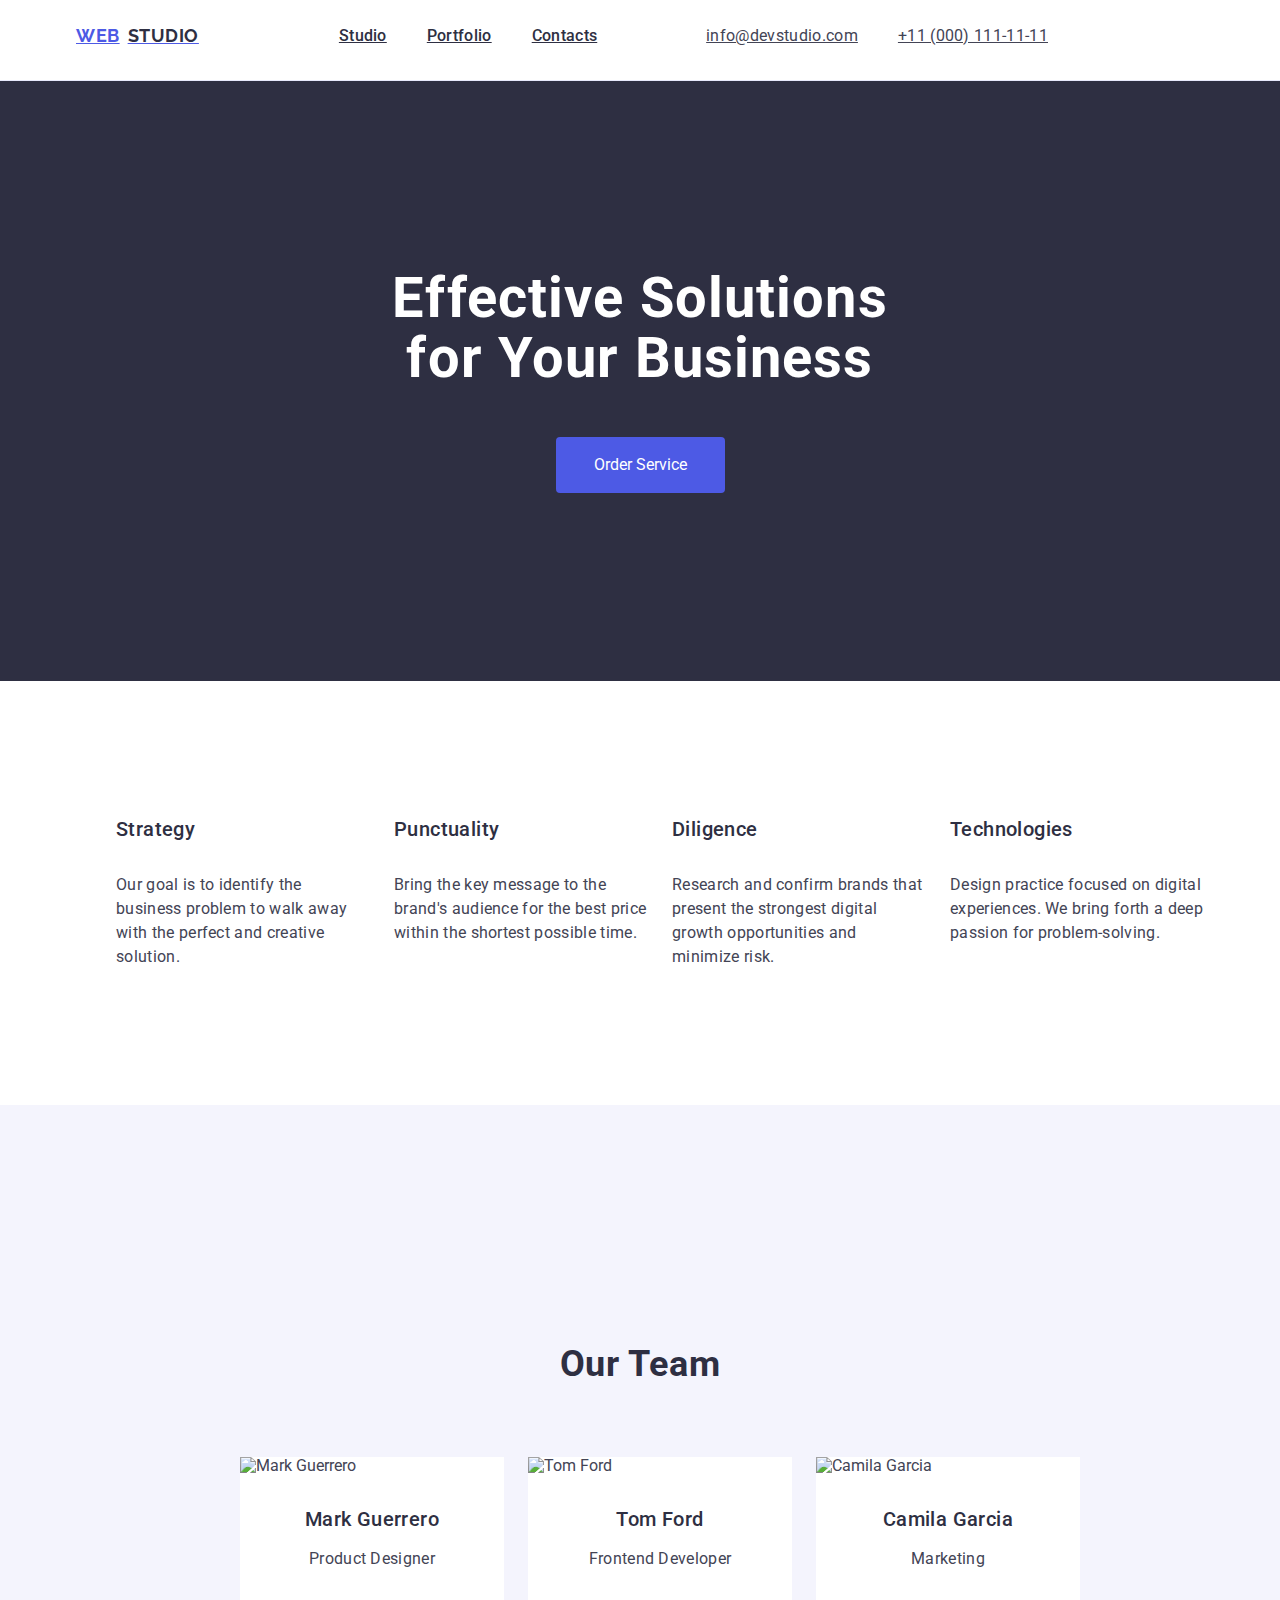
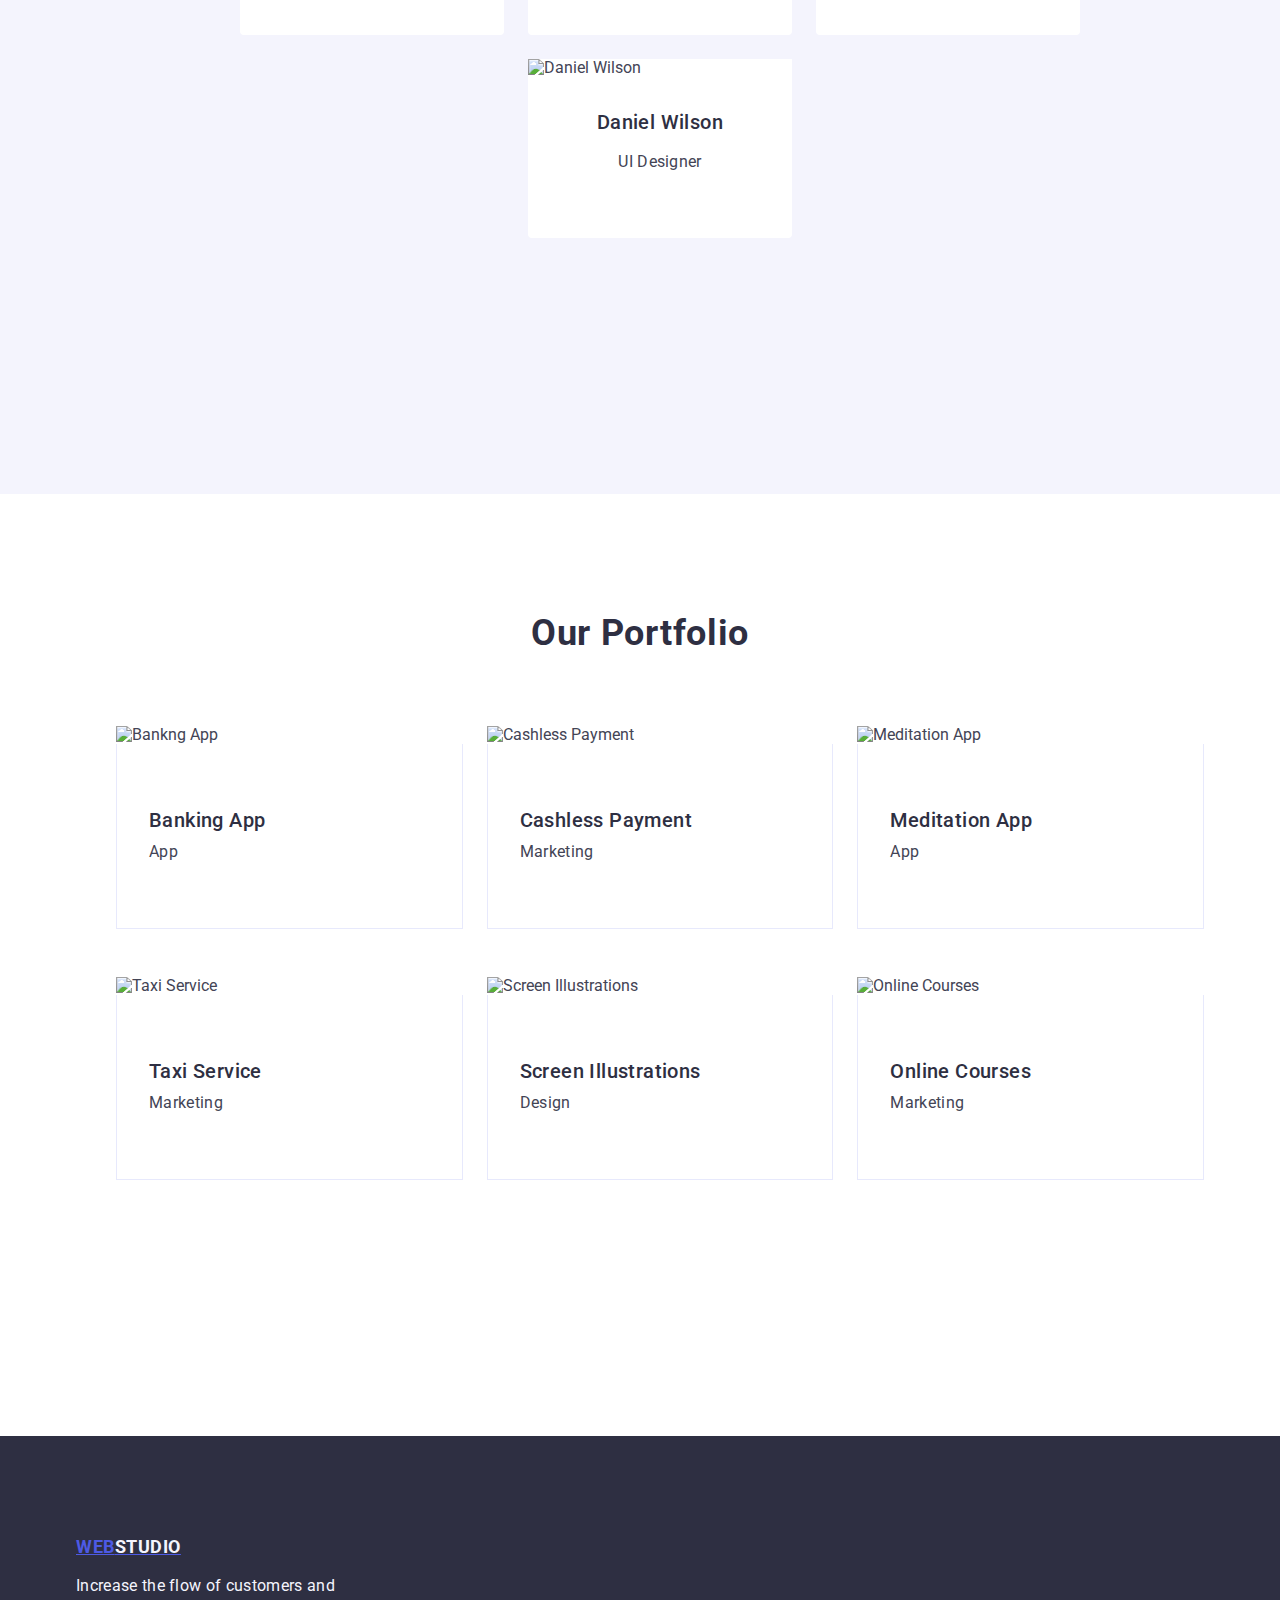
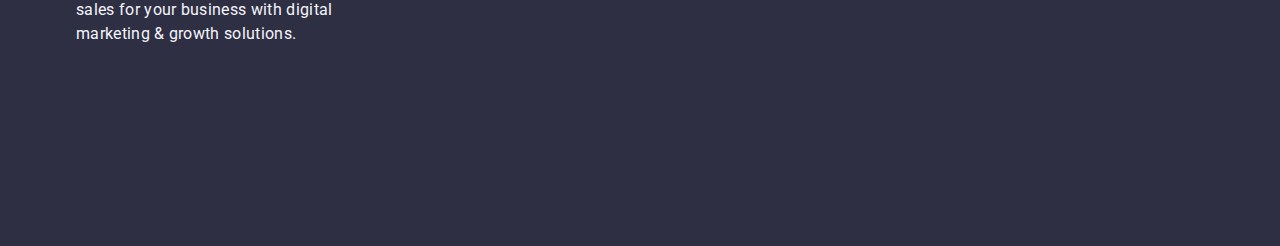
==== index.html @ 0cbcc635 "4 time" ====
<!DOCTYPE html>
<html lang="en">
  <head>
    <meta charset="UTF-8" />
    <meta name="viewport" content="width=device-width, initial-scale=1.0" />
    <title>Web Studio</title>
    <link
      href="https://cdnjs.cloudflare.com/ajax/libs/modern-normalize/2.0.0/modern-normalize.min.css"
      rel="stylesheet"
    />
    <link rel="stylesheet" href="./css/styles.css" />
    <link rel="preconnect" href="https://fonts.googleapis.com" />
    <link rel="preconnect" href="https://fonts.gstatic.com" crossorigin />
    <link
      href="https://fonts.googleapis.com/css2?family=Raleway:wght@700&family=Roboto:wght@400;500;700&display=swap"
      rel="stylesheet"
    />
  </head>

  <body>
    <header class="header">
      <div class="container container-header">
        <nav class="navygator">
          <a class="logo-head" href="./index.html">
            Web<span class="studio">Studio</span></a
          >
          <ul class="container-nav">
            <li class="nav-list">
              <a class="header-nav" href="./index.html">Studio</a>
            </li>
            <li class="nav-list">
              <a class="header-nav" href="">Portfolio</a>
            </li>
            <li class="nav-list">
              <a class="header-nav" href="">Contacts</a>
            </li>
          </ul>
        </nav>
        <div class="header-address">
          <address>
            <ul class="address-list">
              <li>
                <a class="contact" href="mailto:info@devstudio.com"
                  >info@devstudio.com</a
                >
              </li>
              <li>
                <a class="contact" href="tel:+110001111111"
                  >+11 (000) 111-11-11</a
                >
              </li>
            </ul>
          </address>
        </div>
      </div>
    </header>

    <!-- Title -->
    <main>
      <section class="first-section">
        <div class="container">
          <h1 class="title">Effective Solutions for Your Business</h1>
          <div class="title-button">
            <button class="button" type="button">Order Service</button>
          </div>
        </div>
      </section>

      <!-- Our advantages -->
      <section class="advantages-header">
        <div class="container">
          <h2 class="visually-hidden">Our advantages</h2>
          <ul class="advan-list">
            <li class="advan-list-more">
              <h3 class="advantages">Strategy</h3>
              <p class="advantages-text">
                Our goal is to identify the business problem to walk away with
                the perfect and creative solution.
              </p>
            </li>
            <li class="advan-list-more">
              <h3 class="advantages">Punctuality</h3>
              <p class="advantages-text">
                Bring the key message to the brand's audience for the best price
                within the shortest possible time.
              </p>
            </li>
            <li class="advan-list-more">
              <h3 class="advantages">Diligence</h3>
              <p class="advantages-text">
                Research and confirm brands that present the strongest digital
                growth opportunities and minimize risk.
              </p>
            </li>
            <li class="advan-list-more">
              <h3 class="advantages">Technologies</h3>
              <p class="advantages-text">
                Design practice focused on digital experiences. We bring forth a
                deep passion for problem-solving.
              </p>
            </li>
          </ul>
        </div>
      </section>

      <!-- Teamates -->
      <section class="teamates">
        <div class="container">
          <h2 class="team">Our Team</h2>
          <ul class="team-list">
            <li class="team-item">
              <img
                src="./images/photos/Mark.jpg"
                alt="Mark Guerrero"
                width="264"
              />
              <div class="container-team">
                <h3 class="team-names">Mark Guerrero</h3>
                <p class="team-names-text">Product Designer</p>
              </div>
            </li>
            <li class="team-item">
              <img src="./images/photos/Tom.jpg" alt="Tom Ford" width="264" />
              <div class="container-team">
                <h3 class="team-names">Tom Ford</h3>
                <p class="team-names-text">Frontend Developer</p>
              </div>
            </li>
            <li class="team-item">
              <img
                src="./images/photos/Camila.jpg"
                alt="Camila Garcia"
                width="264"
              />
              <div class="container-team">
                <h3 class="team-names">Camila Garcia</h3>
                <p class="team-names-text">Marketing</p>
              </div>
            </li>
            <li class="team-item">
              <img
                src="./images/photos/Daniel.jpg"
                alt="Daniel Wilson"
                width="264"
              />
              <div class="container-team">
                <h3 class="team-names">Daniel Wilson</h3>
                <p class="team-names-text">UI Designer</p>
              </div>
            </li>
          </ul>
        </div>
      </section>

      <!-- Our portfolio -->
      <section class="portfolio-head">
        <div class="container">
          <h2 class="portfolio">Our Portfolio</h2>
          <ul class="portfolio-item">
            <li class="portfolio-items-det">
              <img
                src="./images/photos/Banking.jpg"
                alt="Bankng App"
                width="360"
              />
              <div class="name-category-prog">
                <h3 class="portfolio-prog">Banking App</h3>
                <p class="portfolio-prog-text">App</p>
              </div>
            </li>
            <li class="portfolio-items-det">
              <img
                src="./images/photos/Cashless.jpg"
                alt="Cashless Payment"
                width="360"
              />
              <div class="name-category-prog">
                <h3 class="portfolio-prog">Cashless Payment</h3>
                <p class="portfolio-prog-text">Marketing</p>
              </div>
            </li>
            <li class="portfolio-items-det">
              <img
                src="./images/photos/Meditstion.jpg"
                alt="Meditation App"
                width="360"
              />
              <div class="name-category-prog">
                <h3 class="portfolio-prog">Meditation App</h3>
                <p class="portfolio-prog-text">App</p>
              </div>
            </li>
            <li class="portfolio-items-det">
              <img
                src="./images/photos/Taxi.jpg"
                alt="Taxi Service"
                width="360"
              />
              <div class="name-category-prog">
                <h3 class="portfolio-prog">Taxi Service</h3>
                <p class="portfolio-prog-text">Marketing</p>
              </div>
            </li>
            <li class="portfolio-items-det">
              <img
                src="./images/photos/Screen.jpg"
                alt="Screen Illustrations"
                width="360"
              />
              <div class="name-category-prog">
                <h3 class="portfolio-prog">Screen Illustrations</h3>
                <p class="portfolio-prog-text">Design</p>
              </div>
            </li>
            <li class="portfolio-items-det">
              <img
                src="./images/photos/Online.jpg"
                alt="Online Courses"
                width="360"
              />
              <div class="name-category-prog">
                <h3 class="portfolio-prog">Online Courses</h3>
                <p class="portfolio-prog-text">Marketing</p>
              </div>
            </li>
          </ul>
        </div>
      </section>
    </main>

    <footer class="footer">
      <div class="container">
        <a class="logo-footer" href="./index.html">
          Web<span class="studio-footer">Studio</span></a
        >
        <p class="footer-under">
          Increase the flow of customers and sales for your business with
          digital marketing & growth solutions.
        </p>
      </div>
    </footer>
  </body>
</html>
---- css/styles.css ----
body {
  font-family: "Roboto", sans-serif;
  color: #434455;
  background-color: #fff;
}
*,
*::before,
*::after {
  box-sizing: border-box;
}

h1,
h2,
h3,
h4,
h5,
h6,
p {
  margin: 0;
}

ul {
  list-style-type: none;
}

img {
  display: block;
  max-width: 100%;
}

.container {
  margin: 0 auto;
  padding: 0 15px 0 15px;
  padding: 0 15px;
  width: 1158px;
}

.section {
  padding: 120px;
}

/* Header */
.header {
  padding-bottom: 8px;
  border-bottom: 1px solid #e7e9fc;
}

.container-header {
  display: flex;
  margin: 0 auto;
  padding: 0 15px;
  width: 1158px;
}

.logo-head {
  font-family: "Raleway", sans-serif;
  font-size: 18px;
  line-height: 1.17;
  letter-spacing: 0.03em;
  text-transform: uppercase;
  color: #4d5ae5;
  font-weight: 700;
  display: flex;
  gap: 8px;
  margin-right: 76px;
}

.navygator {
  display: flex;
  align-items: center;
  gap: 24px;
  flex-grow: 1;
}
.container-nav {
  display: flex;
  justify-content: left;
  flex-grow: 1;
  gap: 40px;
  align-items: center;
  margin: 0;
}
.nav-list {
  display: ;
  padding-top: 24px;
  padding-bottom: 24px;
  color: #434455;
  font-weight: 500;
  align-items: center;
}

.nav-list:hover,
.nav-list:focus {
  color: #404bbf;
}

.studio {
  color: #2e2f42;
}

.header-address {
  width: 1158px;
  align-items: center;
  display: flex;
  justify-content: end;
  padding-right: 156px;
}

.address-list {
  display: flex;
  gap: 40px;
  font-size: 16px;
  font-style: normal;
  font-weight: 400;
}

.header-nav {
  font-size: 16px;
  font-weight: 500;
  line-height: 24px;
  letter-spacing: 0.02em;
  display: flex;
  color: #2e2f42;
}

.header-nav:hover,
.header-nav:focus {
  color: #404bbf;
}

.address {
  font-style: normal;
  display: flex;
}

.address:hover,
.address:focus {
  color: #404bbf;
}

.contact {
  font-size: 16px;
  font-weight: 400;
  line-height: 1.5;
  letter-spacing: 0.02em;
  text-align: left;
  color: #434455;
}

.contact:hover,
.contact:focus {
  color: #404bbf;
}

/* Title */
.first-section {
  background-color: #2e2f42;
  padding: 188px 0;
  flex-direction: column;
  align-items: center;
  flex-shrink: 0;
}

.title {
  max-width: 496px;
  height: 120px;
  color: #fff;
  margin: 0 auto;
  font-size: 56px;
  font-style: normal;
  font-weight: 700;
  letter-spacing: 1.12px;
  line-height: 1.07;
  margin-bottom: 48px;
  text-align: center;
}

.button {
  display: block;
  height: 56px;
  min-width: 169px;
  background: #4d5ae5;
  border: none;
  text-align: center;
  padding: 16px 32px;
  margin: 0 auto;
  color: #fff;
  font-size: 16px;
  cursor: pointer;
  border-radius: 4px;
}
.button:hover,
.button:focus {
  background: #404bbf;
}

/* Our advantages */
.visually-hidden {
  position: absolute;
  width: 1px;
  height: 1px;
  padding: 0;
  margin: -1px;
  overflow: hidden;
  clip: rect(0, 0, 0, 0);
  white-space: nowrap;
  border: 0;
}

.advantages-header {
  padding: 120px 0;
}

.advantages {
  margin-bottom: 8px;
  font-size: 20px;
  font-weight: 500;
  line-height: 24px;
  letter-spacing: 0.02em;
  text-align: left;
  color: #2e2f42;
}
.advan-list {
  display: flex;
  gap: 24px;
  justify-content: center;
}
.advan-list-more {
  display: flex;
  flex-direction: column;
  gap: 24px;
  width: calc((100% - 72px) / 4);
}
.advantages-text {
  font-size: 16px;
  font-weight: 400;
  line-height: 24px;
  letter-spacing: 0.02em;
  text-align: left;
  color: #434455;
}

/*Our team*/
.teamates {
  background-color: #f4f4fd;
  padding: 120px 0;
}

.team-item {
  background-color: #ffffff;
  border-radius: 0px 0px 4px 4px;
  border-radius: 0px 0px 4px 4px;
}
.team-list {
  display: flex;
  gap: 24px;
  justify-content: center;
  padding-bottom: 120px;
  flex-wrap: wrap;
}
.team {
  padding-top: 120px;
  margin-bottom: 72px;
  font-size: 36px;
  font-weight: 700;
  letter-spacing: 0.02em;
  text-align: center;
  line-height: 1.11;
  text-transform: capitalize;
  color: #2e2f42;
}
.container-team {
  padding: 32px 0;
}
.team-names {
  margin-bottom: 8px;
  color: #2e2f42;
  font-size: 20px;
  font-weight: 500;
  line-height: 24px;
  letter-spacing: 0.02em;
  text-align: center;
}
.team-names-text {
  padding-top: 8px;
  padding-bottom: 32px;
  background-color: #ffffff;
  color: #434455;
  font-size: 16px;
  font-weight: 400;
  line-height: 24px;
  letter-spacing: 0.02em;
  text-align: center;
}
/*Portfolio*/
.portfolio-head {
  background-color: #fff;
  padding-top: 120px;
  padding-bottom: 120px;
}

.portfolio {
  margin-bottom: 72px;
  font-size: 36px;
  font-weight: 700;
  letter-spacing: 0.02em;
  text-align: center;
  justify-content: center;
  line-height: 1.11;
  text-transform: capitalize;
  color: #2e2f42;
}
.portfolio-item {
  display: flex;
  max-width: 100%;
  padding-bottom: 120px;
  flex-wrap: wrap;
  column-gap: 24px;
  row-gap: 48px;
}
.portfolio-items-det {
  box-sizing: border-box;
  margin: 0 auto;
  width: calc((100% - 48px) / 3);
}

.name-category-prog {
  padding: 32px 16px;
  border: 1px solid #e7e9fc;
  border-top: none;
}
.portfolio-prog {
  padding-top: 32px;

  padding-left: 16px;
  margin-bottom: 8px;
}
.portfolio-prog-text {
  padding-bottom: 32px;
  padding-left: 16px;
}
.portfolio-prog {
  color: #2e2f42;
  font-size: 20px;
  font-weight: 500;
  line-height: 24px;
  letter-spacing: 0.02em;
  text-align: left;
}
.portfolio-prog-text {
  color: #434455;
  font-size: 16px;
  font-weight: 400;
  line-height: 24px;
  letter-spacing: 0.02em;
  text-align: left;
}
/*Footer*/
.footer {
  background-color: #2e2f42;
  padding: 100px 0;
}
.logo-footer {
  display: inline-block;
  margin-bottom: 16px;
  font-size: 18px;
  line-height: 1.17;
  letter-spacing: 0.03em;
  text-transform: uppercase;
  color: #4d5ae5;
  font-weight: 700;
  gap: 8px;

  justify-content: left;
}
.studio-footer {
  color: #f4f4fd;
}
.footer-under {
  padding-bottom: 100px;
  max-width: 264px;
  color: #f4f4fd;
  font-size: 16px;
  font-weight: 400;
  line-height: 24px;
  letter-spacing: 0.02em;
  text-align: left;
}
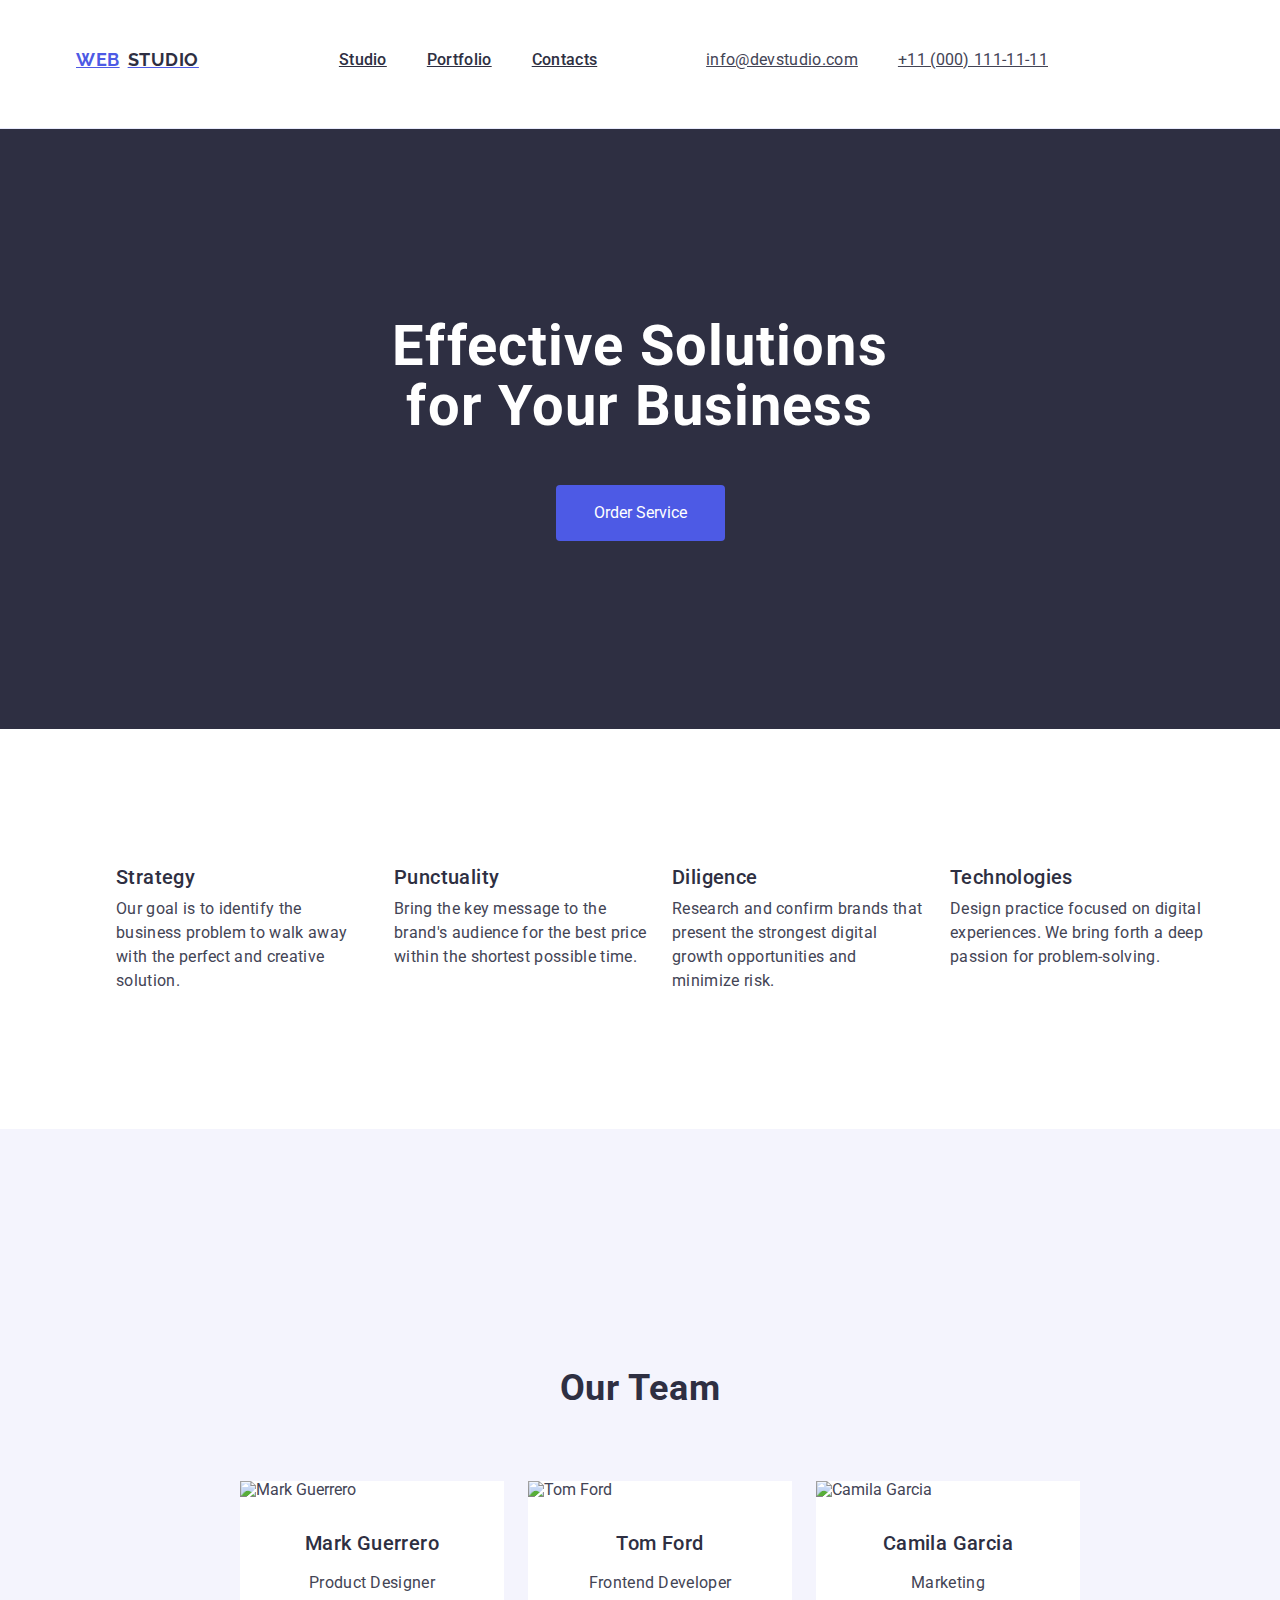
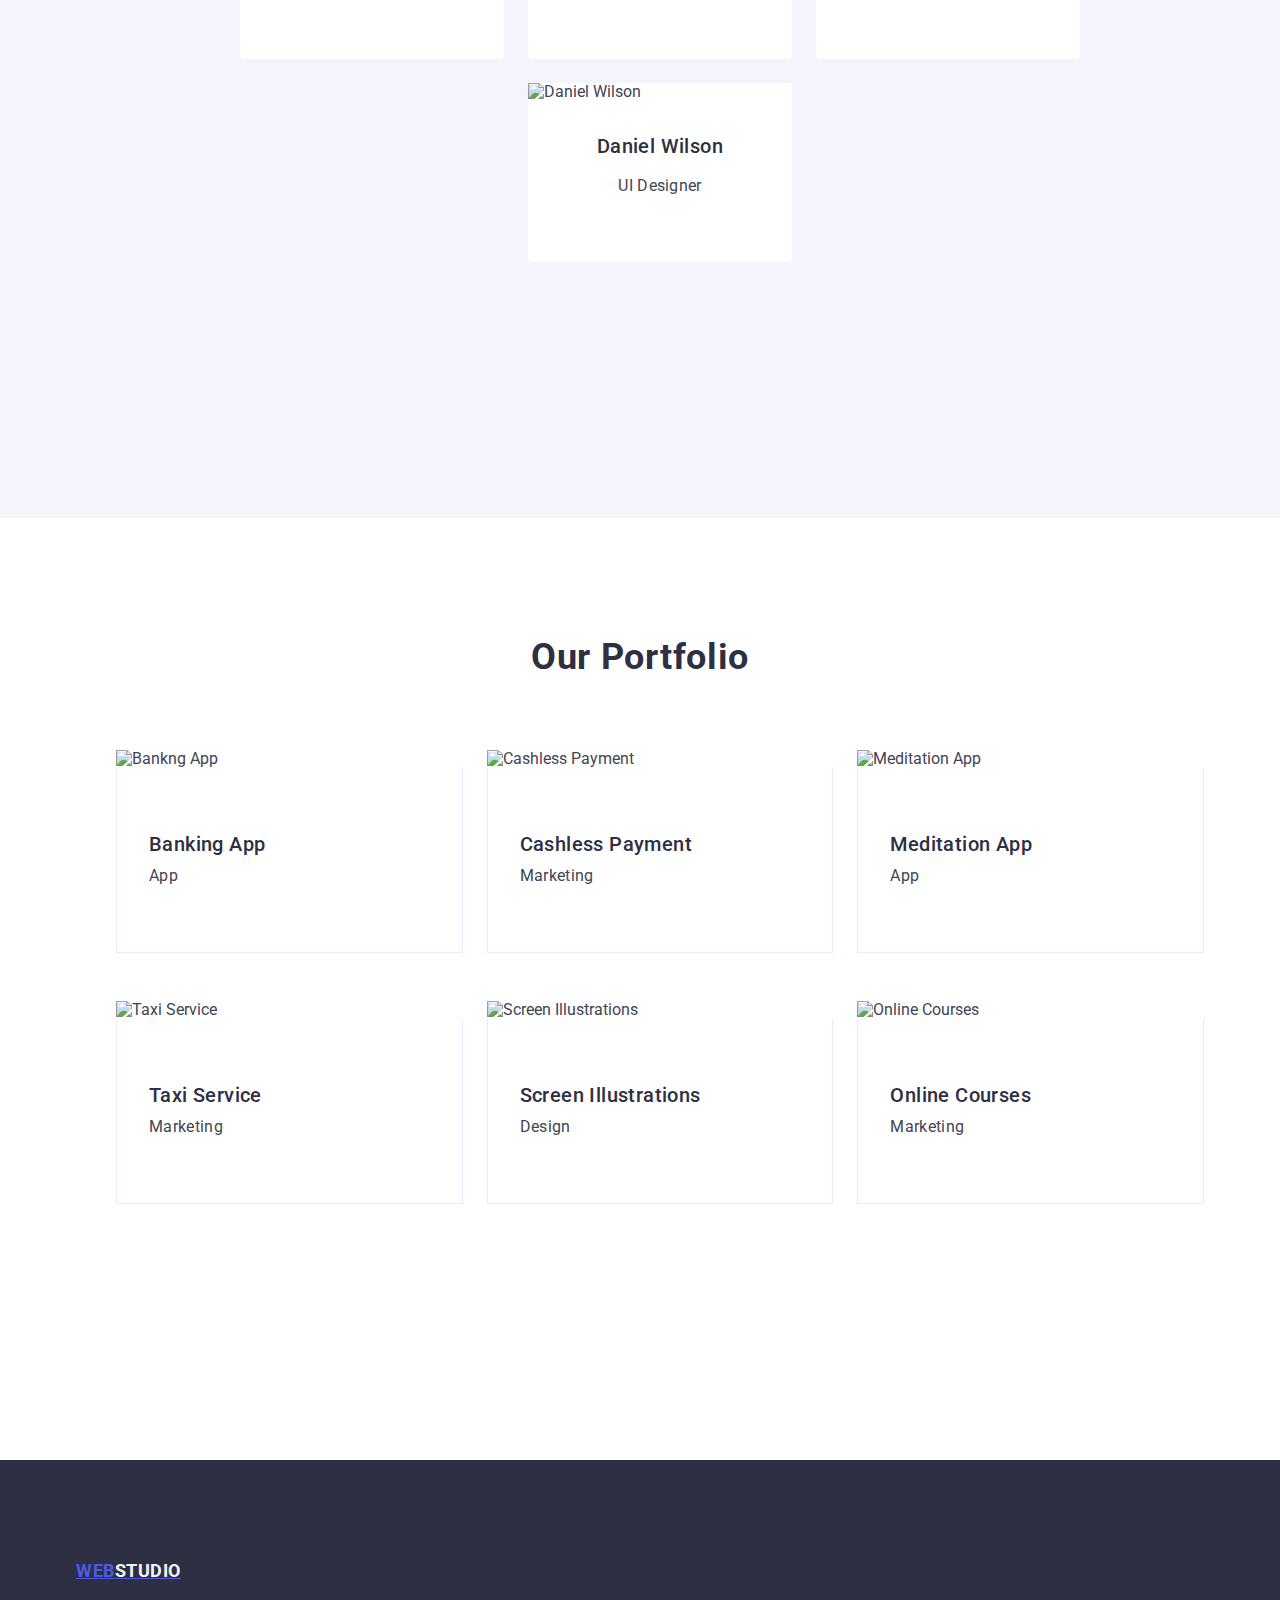
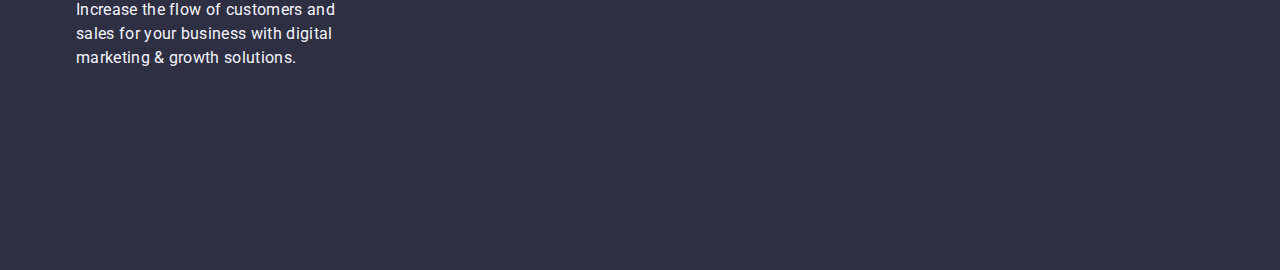
==== commit 1f5009de: "mb end" ====
--- a/index.html
+++ b/index.html
@@ -39,12 +39,12 @@
         <div class="header-address">
           <address>
             <ul class="address-list">
-              <li>
+              <li class="adress-list-item">
                 <a class="contact" href="mailto:info@devstudio.com"
                   >info@devstudio.com</a
                 >
               </li>
-              <li>
+              <li class="adress-list-item">
                 <a class="contact" href="tel:+110001111111"
                   >+11 (000) 111-11-11</a
                 >
@@ -60,16 +60,15 @@
       <section class="first-section">
         <div class="container">
           <h1 class="title">Effective Solutions for Your Business</h1>
-          <div class="title-button">
-            <button class="button" type="button">Order Service</button>
-          </div>
+
+          <button class="button" type="button">Order Service</button>
         </div>
       </section>
 
       <!-- Our advantages -->
       <section class="advantages-header">
         <div class="container">
-          <h2 class="visually-hidden">Our advantages</h2>
+          <h2 class="visually-hidden .visually-hidden">Our advantages</h2>
           <ul class="advan-list">
             <li class="advan-list-more">
               <h3 class="advantages">Strategy</h3>
--- a/css/styles.css
+++ b/css/styles.css
@@ -30,7 +30,6 @@
 
 .container {
   margin: 0 auto;
-  padding: 0 15px 0 15px;
   padding: 0 15px;
   width: 1158px;
 }
@@ -80,7 +79,7 @@
   margin: 0;
 }
 .nav-list {
-  display: ;
+  display: flex;
   padding-top: 24px;
   padding-bottom: 24px;
   color: #434455;
@@ -114,6 +113,7 @@
 }
 
 .header-nav {
+  padding: 24px 0;
   font-size: 16px;
   font-weight: 500;
   line-height: 24px;
@@ -225,7 +225,6 @@
   justify-content: center;
 }
 .advan-list-more {
-  display: flex;
   flex-direction: column;
   gap: 24px;
   width: calc((100% - 72px) / 4);
@@ -318,8 +317,6 @@
   row-gap: 48px;
 }
 .portfolio-items-det {
-  box-sizing: border-box;
-  margin: 0 auto;
   width: calc((100% - 48px) / 3);
 }
 
@@ -374,6 +371,7 @@
 }
 .studio-footer {
   color: #f4f4fd;
+  margin-bottom: 16px;
 }
 .footer-under {
   padding-bottom: 100px;
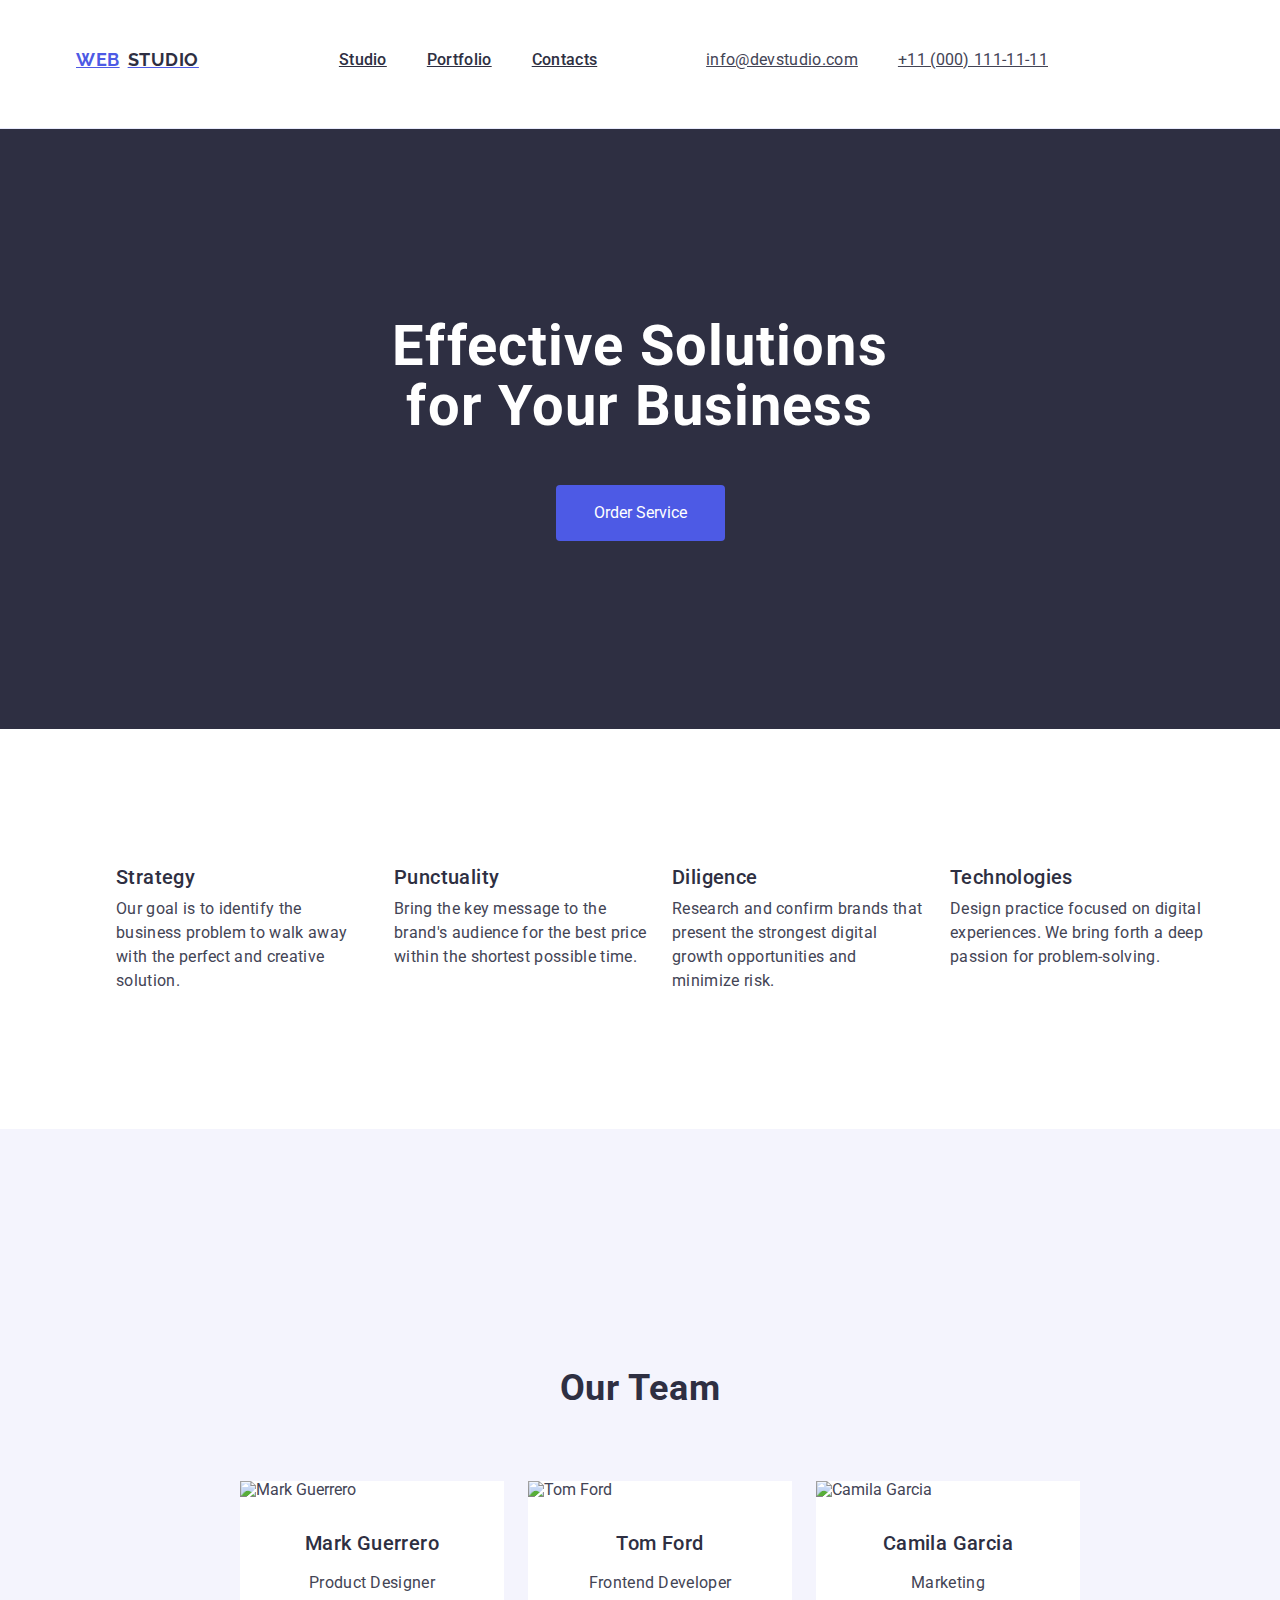
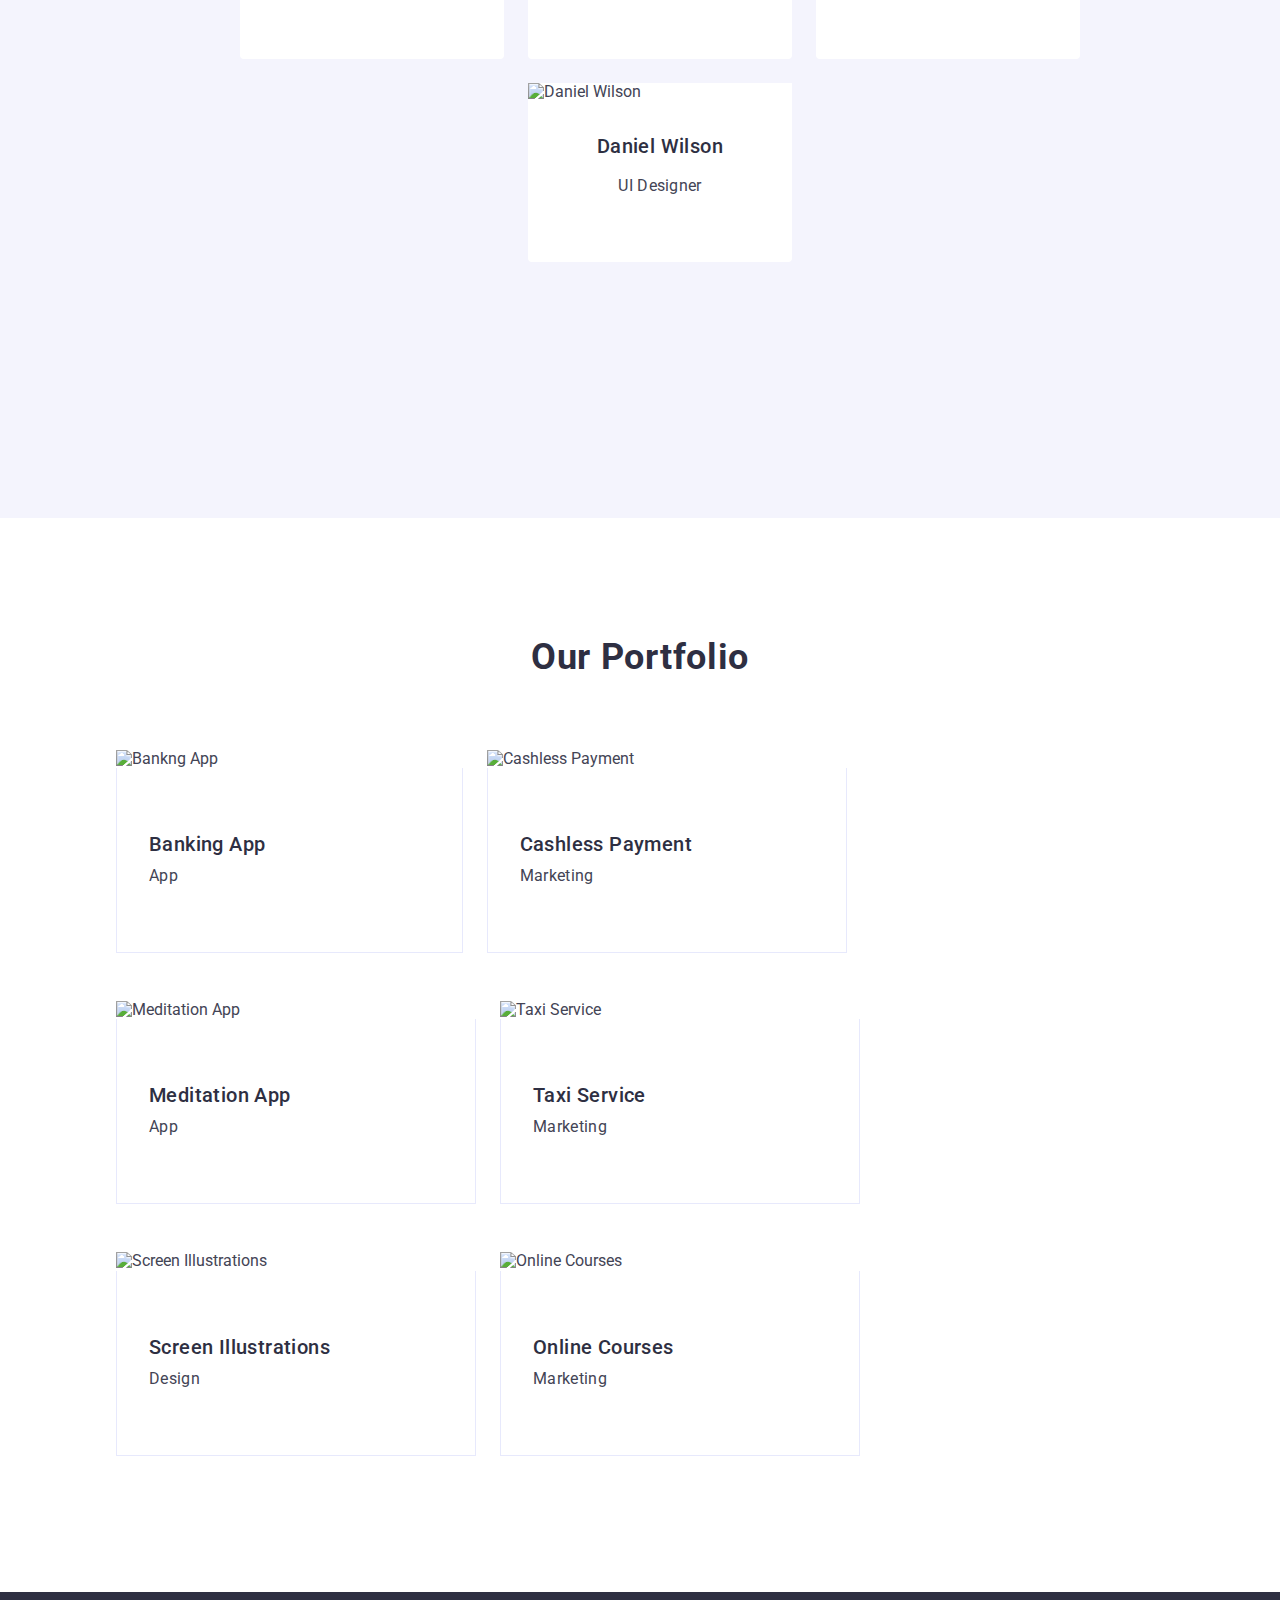
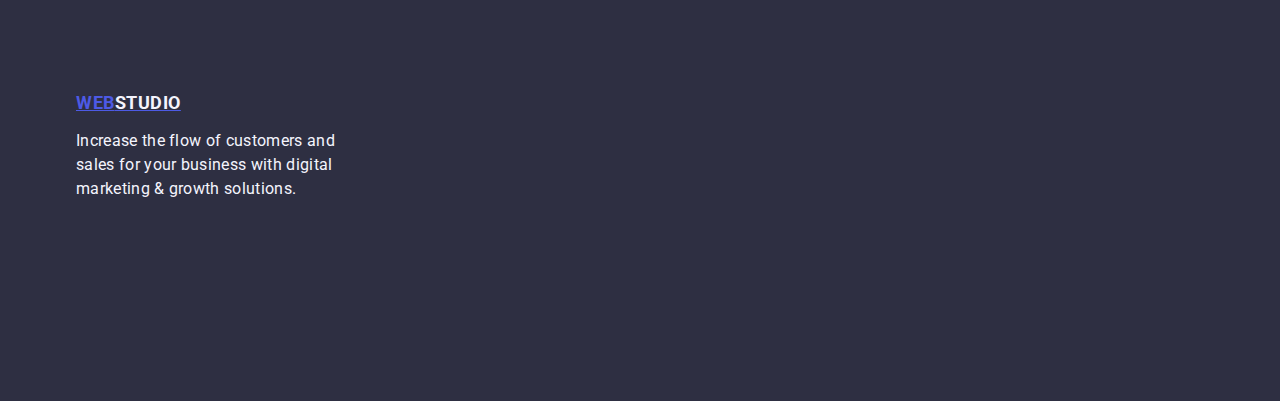
==== commit 77b5ebb0: "our advantages mistaqe" ====
--- a/index.html
+++ b/index.html
@@ -37,7 +37,7 @@
           </ul>
         </nav>
         <div class="header-address">
-          <address>
+          <address class="contacts-addres">
             <ul class="address-list">
               <li class="adress-list-item">
                 <a class="contact" href="mailto:info@devstudio.com"
@@ -68,7 +68,7 @@
       <!-- Our advantages -->
       <section class="advantages-header">
         <div class="container">
-          <h2 class="visually-hidden .visually-hidden">Our advantages</h2>
+          <h2 class="visually-hidden">Our advantages</h2>
           <ul class="advan-list">
             <li class="advan-list-more">
               <h3 class="advantages">Strategy</h3>
@@ -156,7 +156,7 @@
         <div class="container">
           <h2 class="portfolio">Our Portfolio</h2>
           <ul class="portfolio-item">
-            <li class="portfolio-items-det">
+            <li class="portfolio-items">
               <img
                 src="./images/photos/Banking.jpg"
                 alt="Bankng App"
--- a/css/styles.css
+++ b/css/styles.css
@@ -95,7 +95,10 @@
 .studio {
   color: #2e2f42;
 }
-
+.contacts-addres {
+  display: flex;
+  gap: 40px;
+}
 .header-address {
   width: 1158px;
   align-items: center;
@@ -198,12 +201,13 @@
   position: absolute;
   width: 1px;
   height: 1px;
+  margin: -1px;
+  border: 0;
   padding: 0;
-  margin: -1px;
+  white-space: nowrap;
+  clip-path: inset(100%);
+  clip: rect(0 0 0 0);
   overflow: hidden;
-  clip: rect(0, 0, 0, 0);
-  white-space: nowrap;
-  border: 0;
 }
 
 .advantages-header {
@@ -225,8 +229,6 @@
   justify-content: center;
 }
 .advan-list-more {
-  flex-direction: column;
-  gap: 24px;
   width: calc((100% - 72px) / 4);
 }
 .advantages-text {
@@ -310,13 +312,12 @@
 }
 .portfolio-item {
   display: flex;
-  max-width: 100%;
-  padding-bottom: 120px;
+
   flex-wrap: wrap;
   column-gap: 24px;
   row-gap: 48px;
 }
-.portfolio-items-det {
+.portfolio-items {
   width: calc((100% - 48px) / 3);
 }
 
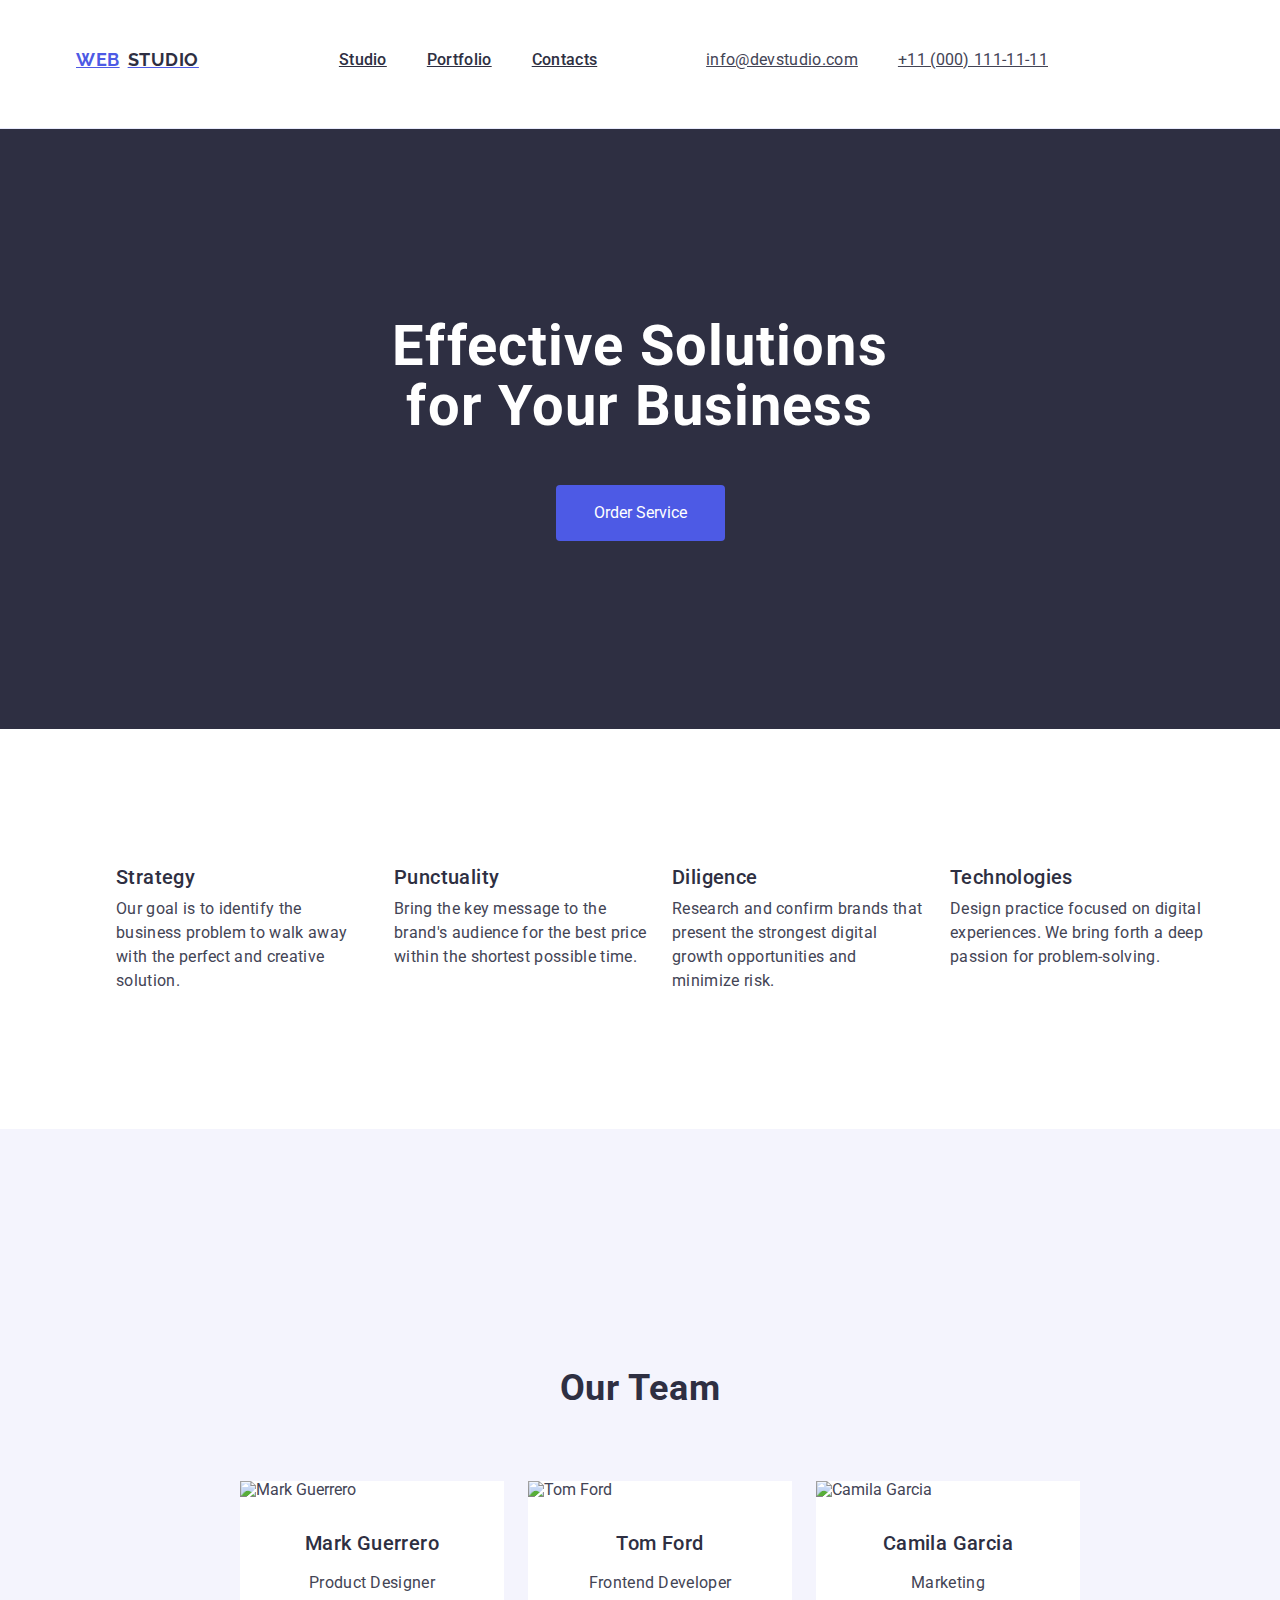
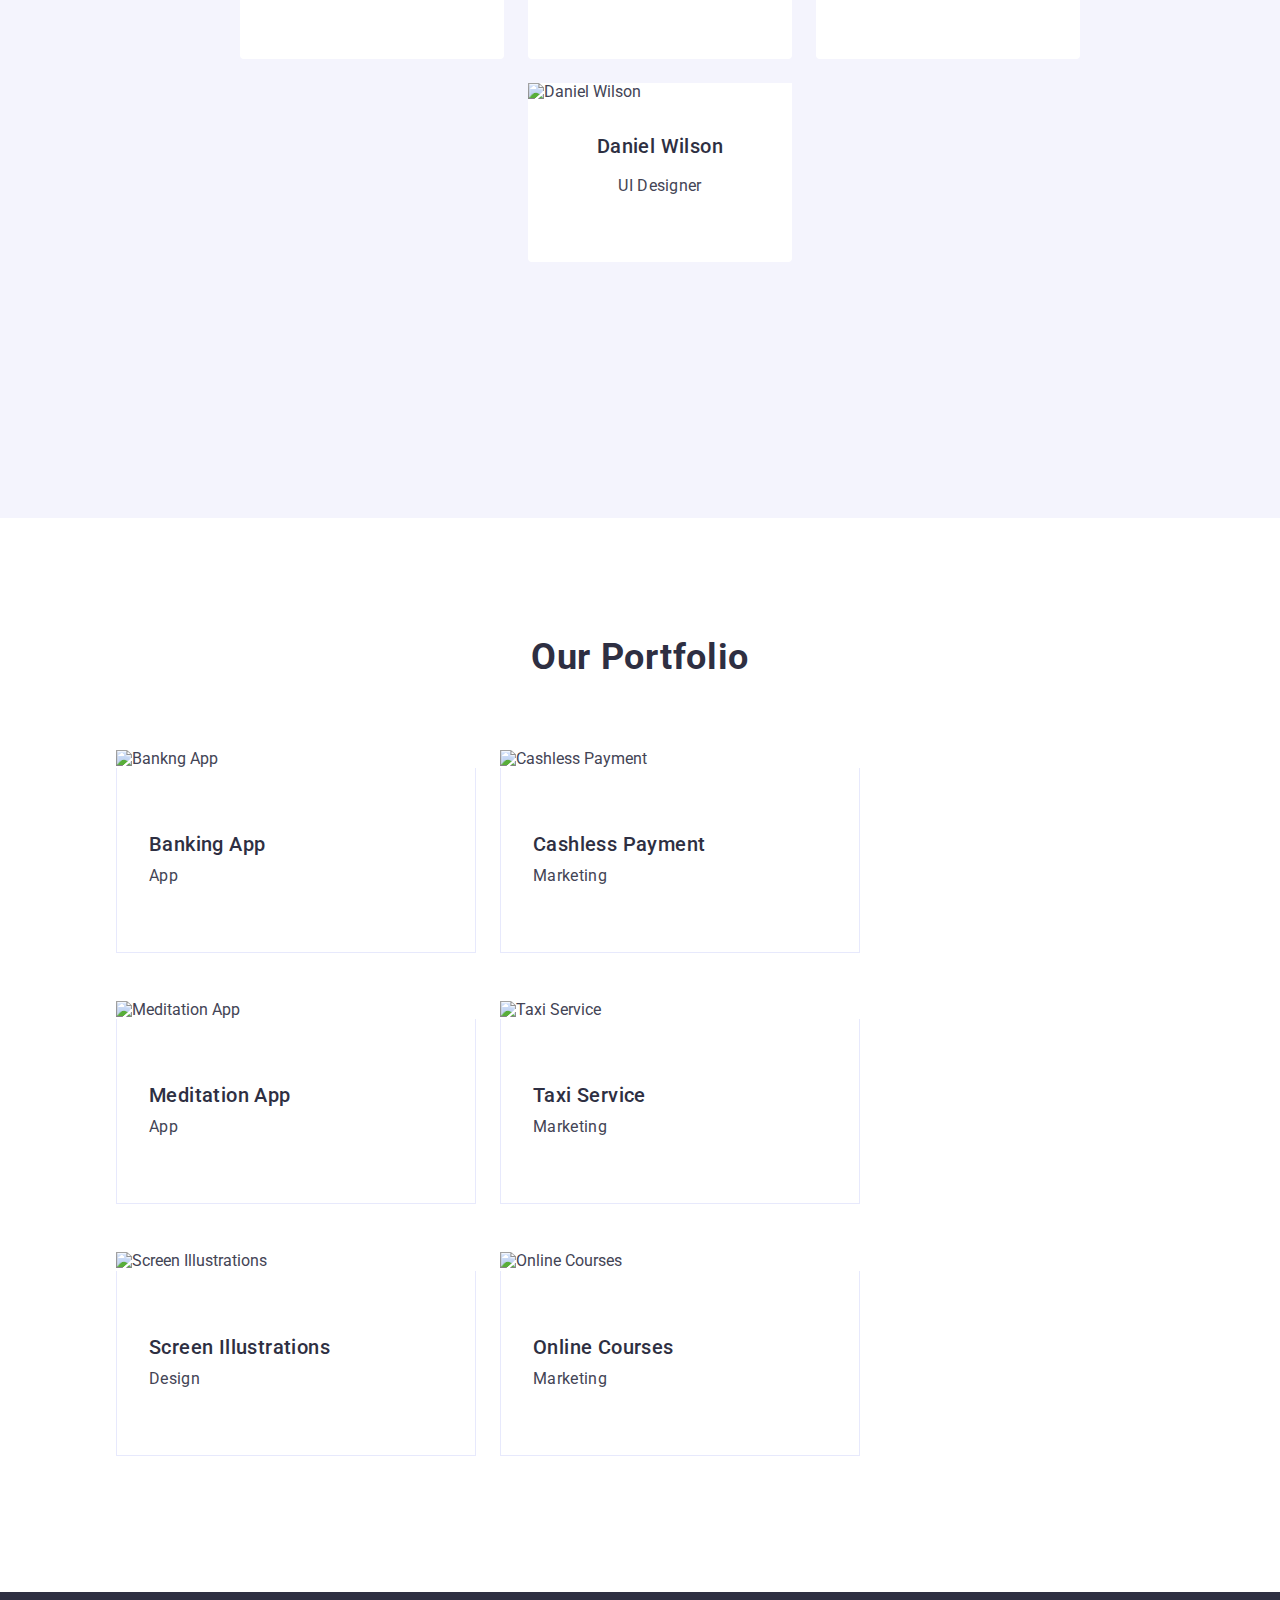
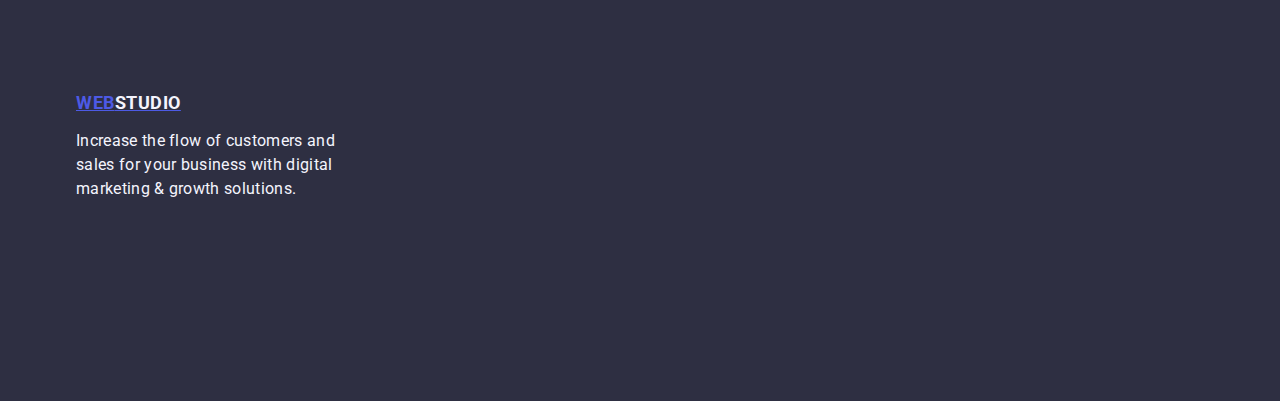
==== commit 18a8d55b: "ahh" ====
--- a/index.html
+++ b/index.html
@@ -37,7 +37,7 @@
           </ul>
         </nav>
         <div class="header-address">
-          <address class="contacts-addres">
+          <address>
             <ul class="address-list">
               <li class="adress-list-item">
                 <a class="contact" href="mailto:info@devstudio.com"
@@ -167,7 +167,7 @@
                 <p class="portfolio-prog-text">App</p>
               </div>
             </li>
-            <li class="portfolio-items-det">
+            <li class="portfolio-items">
               <img
                 src="./images/photos/Cashless.jpg"
                 alt="Cashless Payment"
@@ -178,7 +178,7 @@
                 <p class="portfolio-prog-text">Marketing</p>
               </div>
             </li>
-            <li class="portfolio-items-det">
+            <li class="portfolio-items">
               <img
                 src="./images/photos/Meditstion.jpg"
                 alt="Meditation App"
@@ -189,7 +189,7 @@
                 <p class="portfolio-prog-text">App</p>
               </div>
             </li>
-            <li class="portfolio-items-det">
+            <li class="portfolio-items">
               <img
                 src="./images/photos/Taxi.jpg"
                 alt="Taxi Service"
@@ -200,7 +200,7 @@
                 <p class="portfolio-prog-text">Marketing</p>
               </div>
             </li>
-            <li class="portfolio-items-det">
+            <li class="portfolio-items">
               <img
                 src="./images/photos/Screen.jpg"
                 alt="Screen Illustrations"
@@ -211,7 +211,7 @@
                 <p class="portfolio-prog-text">Design</p>
               </div>
             </li>
-            <li class="portfolio-items-det">
+            <li class="portfolio-items">
               <img
                 src="./images/photos/Online.jpg"
                 alt="Online Courses"
--- a/css/styles.css
+++ b/css/styles.css
@@ -95,10 +95,7 @@
 .studio {
   color: #2e2f42;
 }
-.contacts-addres {
-  display: flex;
-  gap: 40px;
-}
+
 .header-address {
   width: 1158px;
   align-items: center;
@@ -226,7 +223,6 @@
 .advan-list {
   display: flex;
   gap: 24px;
-  justify-content: center;
 }
 .advan-list-more {
   width: calc((100% - 72px) / 4);
@@ -312,13 +308,12 @@
 }
 .portfolio-item {
   display: flex;
-
   flex-wrap: wrap;
   column-gap: 24px;
   row-gap: 48px;
 }
 .portfolio-items {
-  width: calc((100% - 48px) / 3);
+  width: calc((100%-48px) / 3);
 }
 
 .name-category-prog {
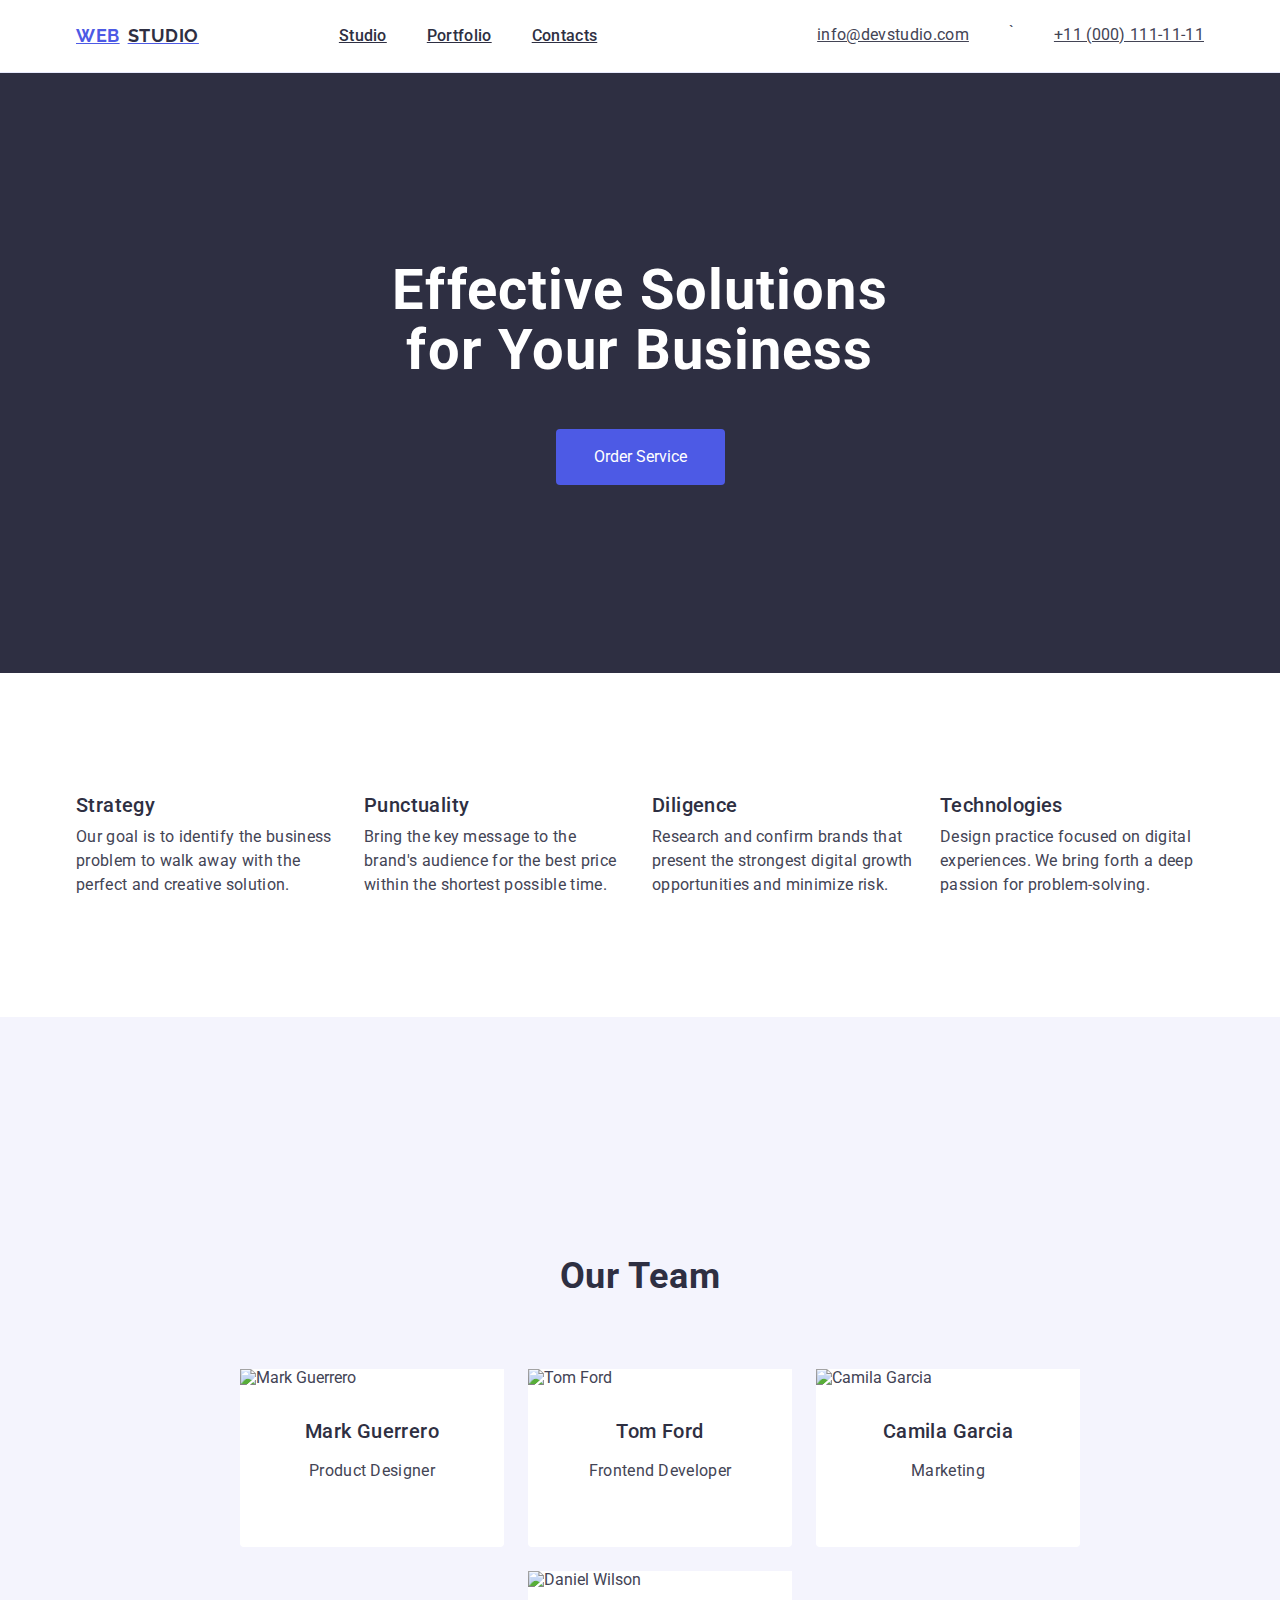
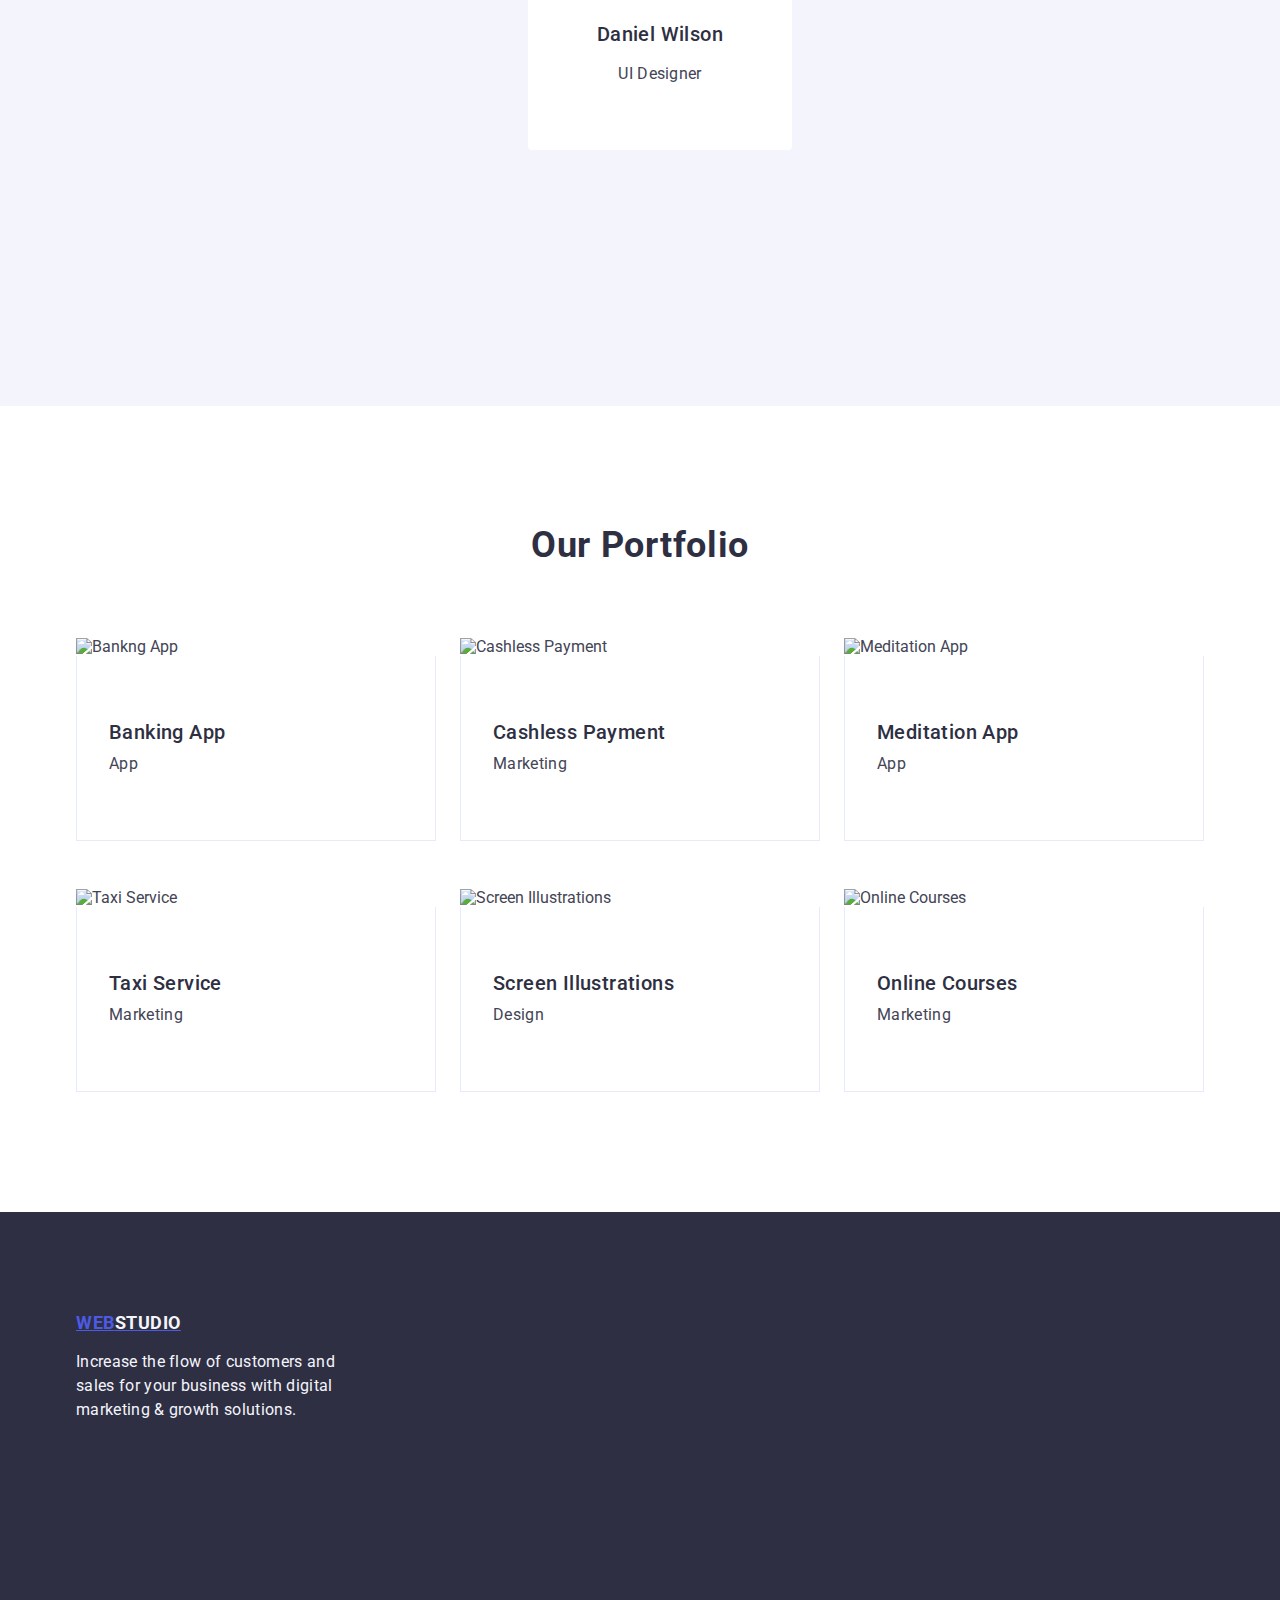
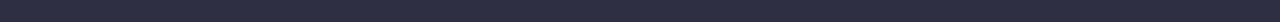
==== commit 42e70c39: "address\ul ended" ====
--- a/index.html
+++ b/index.html
@@ -36,22 +36,21 @@
             </li>
           </ul>
         </nav>
-        <div class="header-address">
-          <address>
-            <ul class="address-list">
-              <li class="adress-list-item">
-                <a class="contact" href="mailto:info@devstudio.com"
-                  >info@devstudio.com</a
-                >
-              </li>
-              <li class="adress-list-item">
-                <a class="contact" href="tel:+110001111111"
-                  >+11 (000) 111-11-11</a
-                >
-              </li>
-            </ul>
-          </address>
-        </div>
+        <address>
+          <ul class="address-list list">
+            <li class="adress-list-item">
+              <a class="contact" href="mailto:info@devstudio.com"
+                >info@devstudio.com</a
+              >
+            </li>
+            `
+            <li class="adress-list-item">
+              <a class="contact" href="tel:+110001111111"
+                >+11 (000) 111-11-11</a
+              >
+            </li>
+          </ul>
+        </address>
       </div>
     </header>
 
--- a/css/styles.css
+++ b/css/styles.css
@@ -40,7 +40,6 @@
 
 /* Header */
 .header {
-  padding-bottom: 8px;
   border-bottom: 1px solid #e7e9fc;
 }
 
@@ -80,8 +79,7 @@
 }
 .nav-list {
   display: flex;
-  padding-top: 24px;
-  padding-bottom: 24px;
+
   color: #434455;
   font-weight: 500;
   align-items: center;
@@ -96,15 +94,8 @@
   color: #2e2f42;
 }
 
-.header-address {
-  width: 1158px;
-  align-items: center;
-  display: flex;
-  justify-content: end;
-  padding-right: 156px;
-}
-
 .address-list {
+  padding-top: 7px;
   display: flex;
   gap: 40px;
   font-size: 16px;
@@ -223,9 +214,11 @@
 .advan-list {
   display: flex;
   gap: 24px;
+  margin: 0;
+  padding: 0;
 }
 .advan-list-more {
-  width: calc((100% - 72px) / 4);
+  width: calc((100% - 3 * 24px) / 4);
 }
 .advantages-text {
   font-size: 16px;
@@ -311,6 +304,8 @@
   flex-wrap: wrap;
   column-gap: 24px;
   row-gap: 48px;
+  margin: 0;
+  padding: 0;
 }
 .portfolio-items {
   width: calc((100%-48px) / 3);
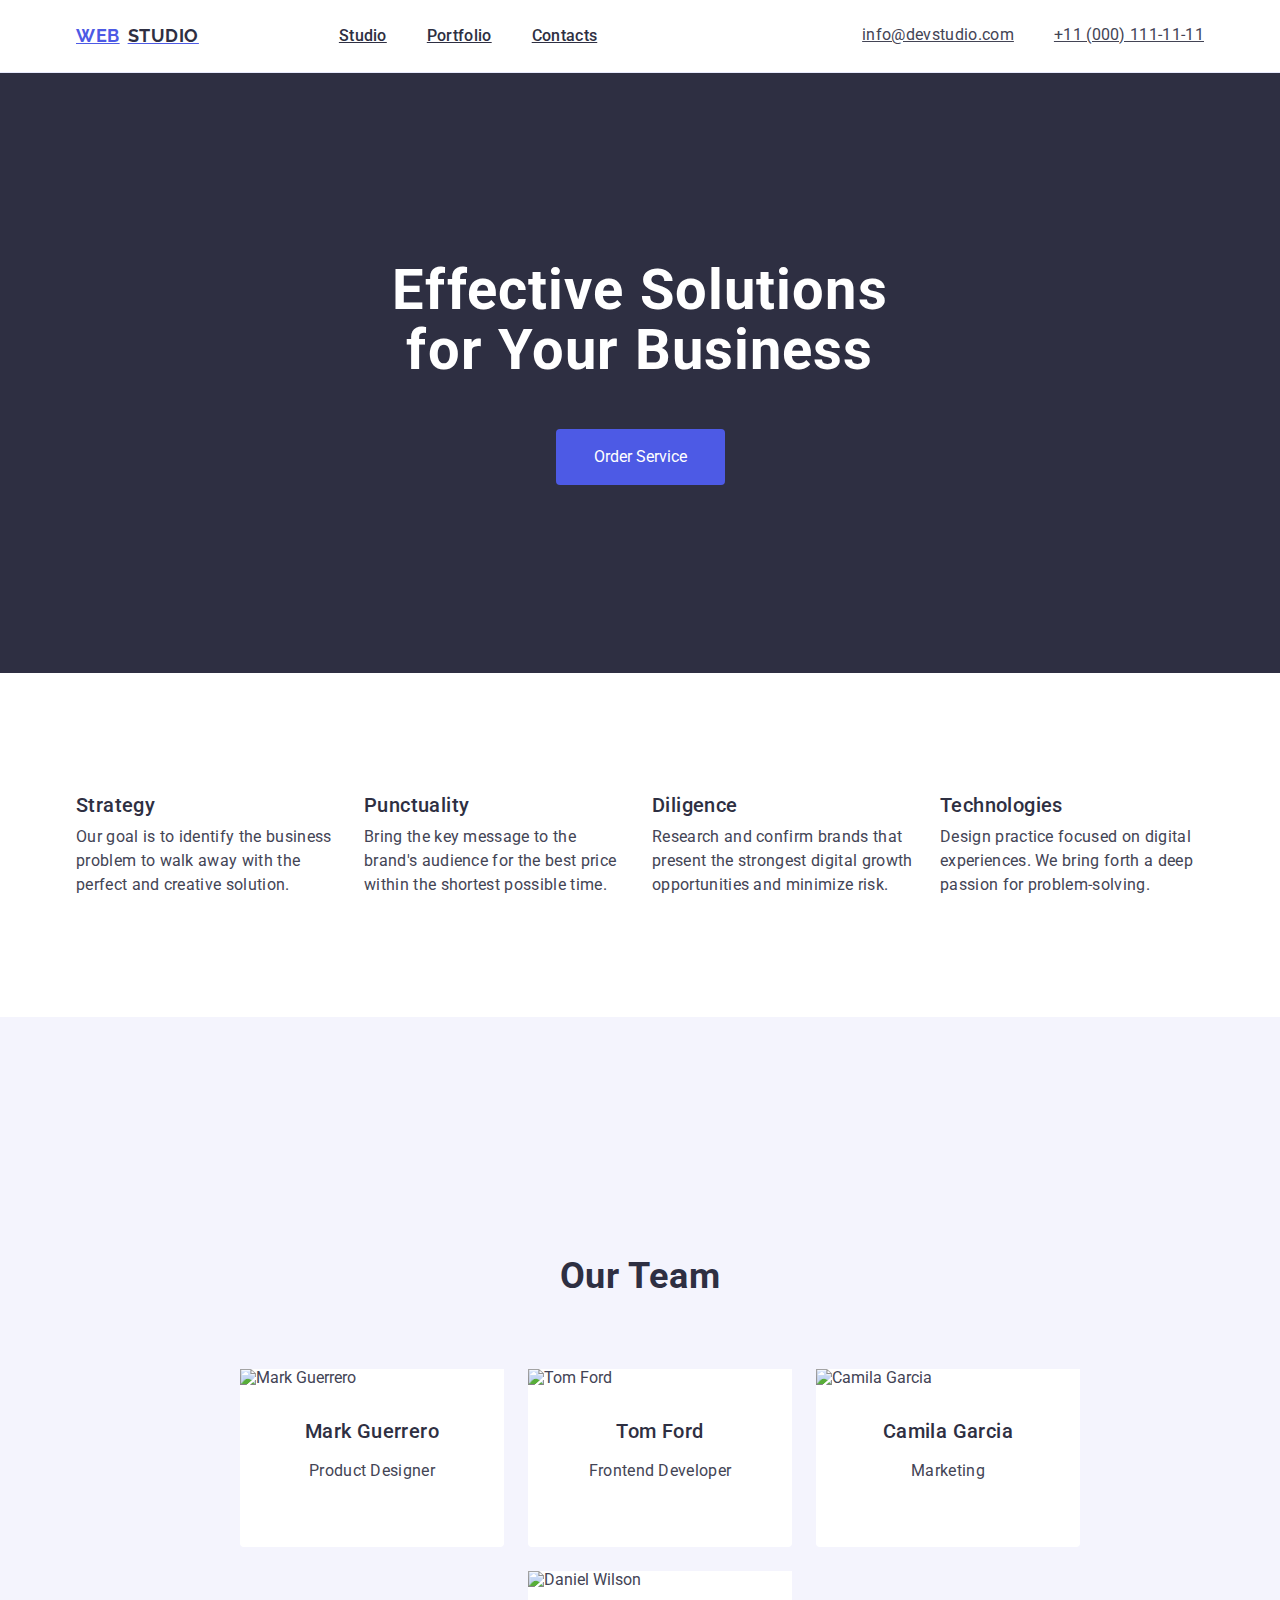
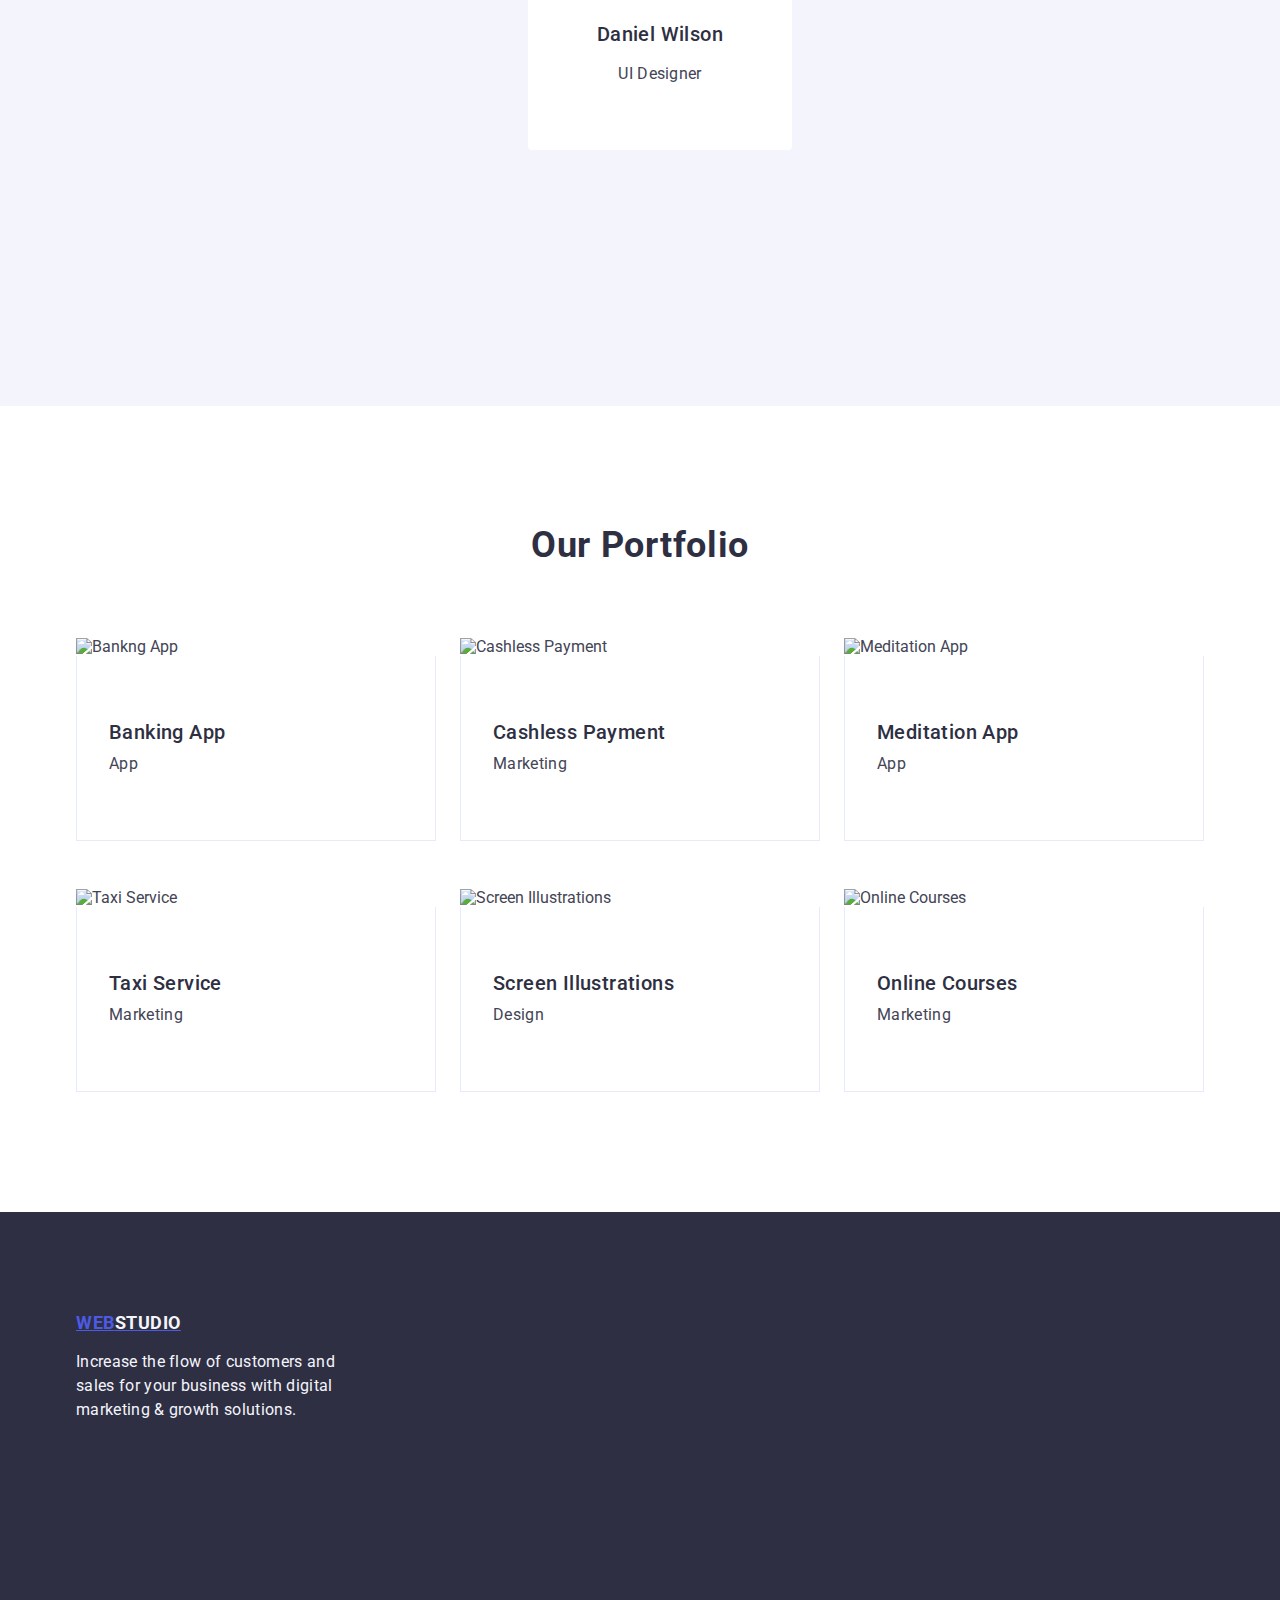
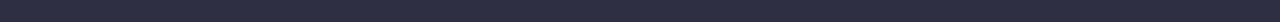
==== commit d0e18401: "valid" ====
--- a/index.html
+++ b/index.html
@@ -43,7 +43,7 @@
                 >info@devstudio.com</a
               >
             </li>
-            `
+
             <li class="adress-list-item">
               <a class="contact" href="tel:+110001111111"
                 >+11 (000) 111-11-11</a
--- a/css/styles.css
+++ b/css/styles.css
@@ -300,15 +300,15 @@
   color: #2e2f42;
 }
 .portfolio-item {
+  margin: 0;
+  padding: 0;
   display: flex;
   flex-wrap: wrap;
   column-gap: 24px;
   row-gap: 48px;
-  margin: 0;
-  padding: 0;
 }
 .portfolio-items {
-  width: calc((100%-48px) / 3);
+  width: calc((100% - 48px) / 3);
 }
 
 .name-category-prog {
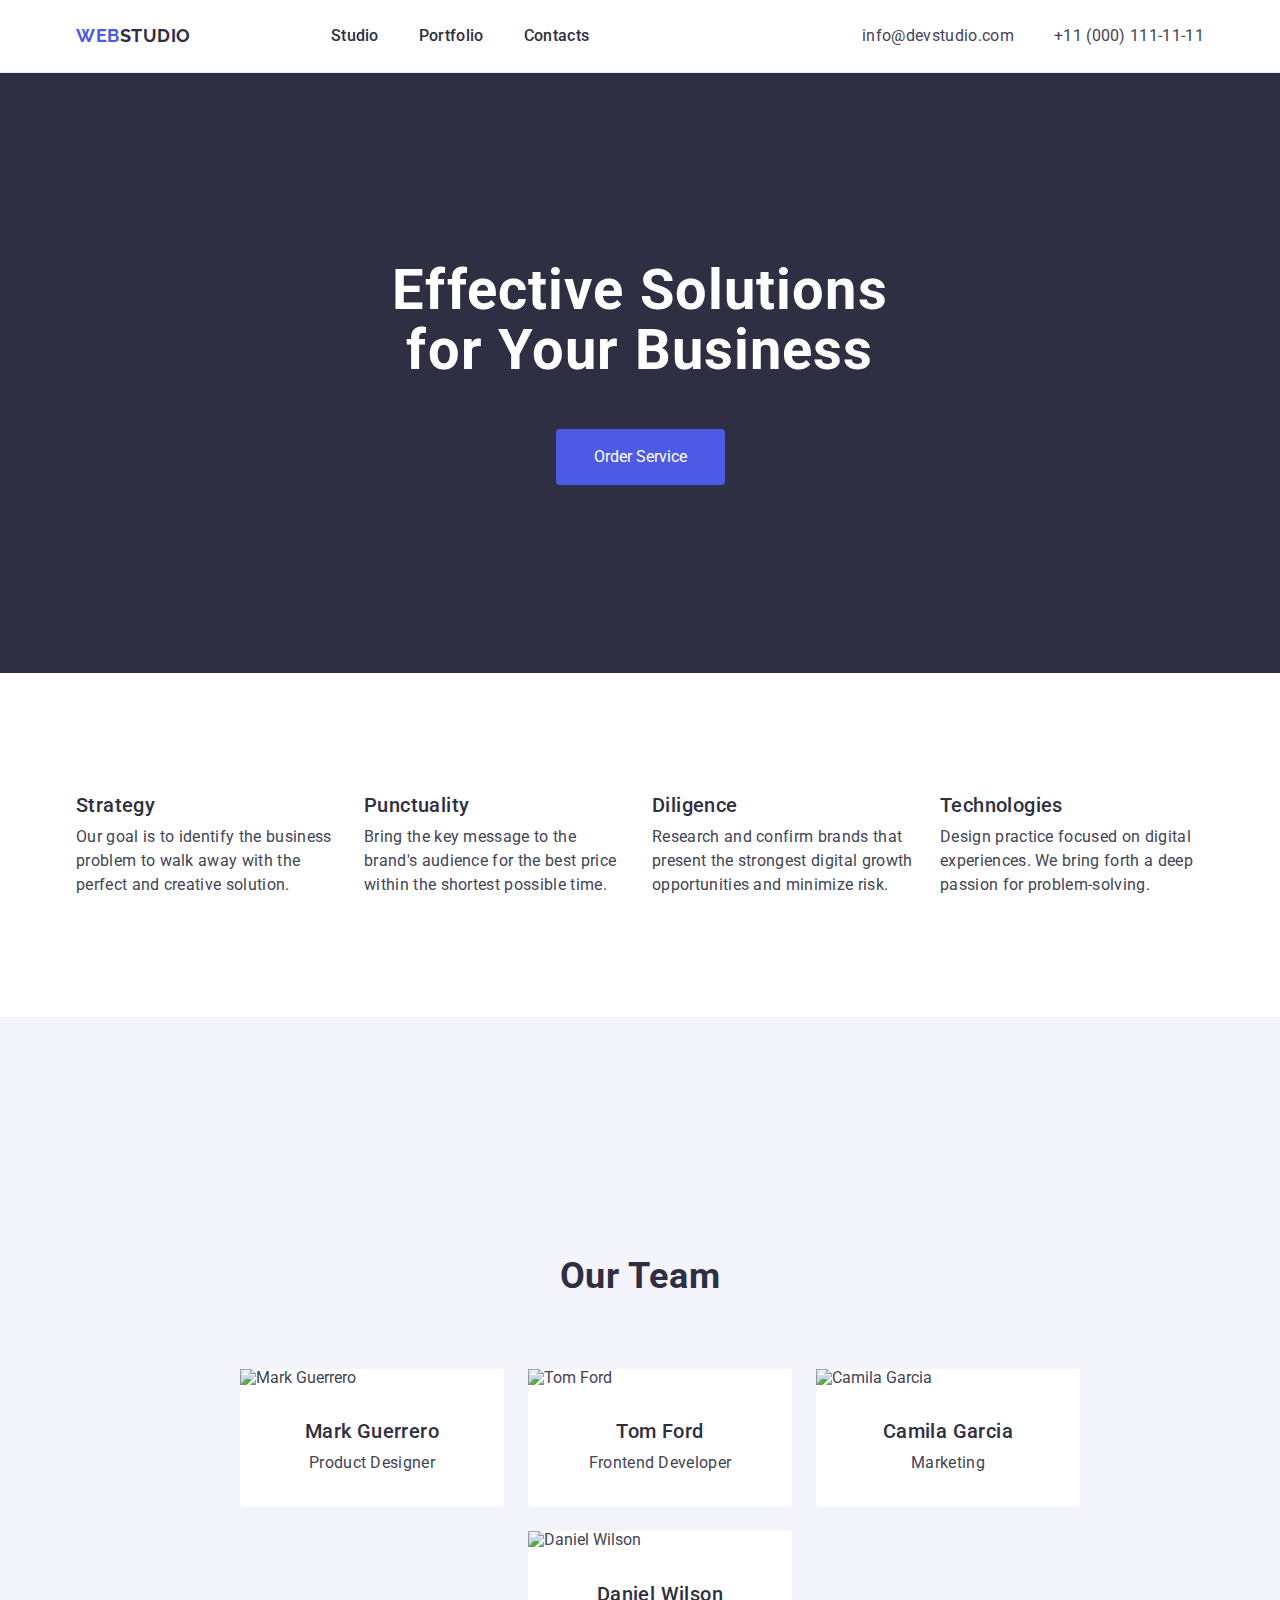
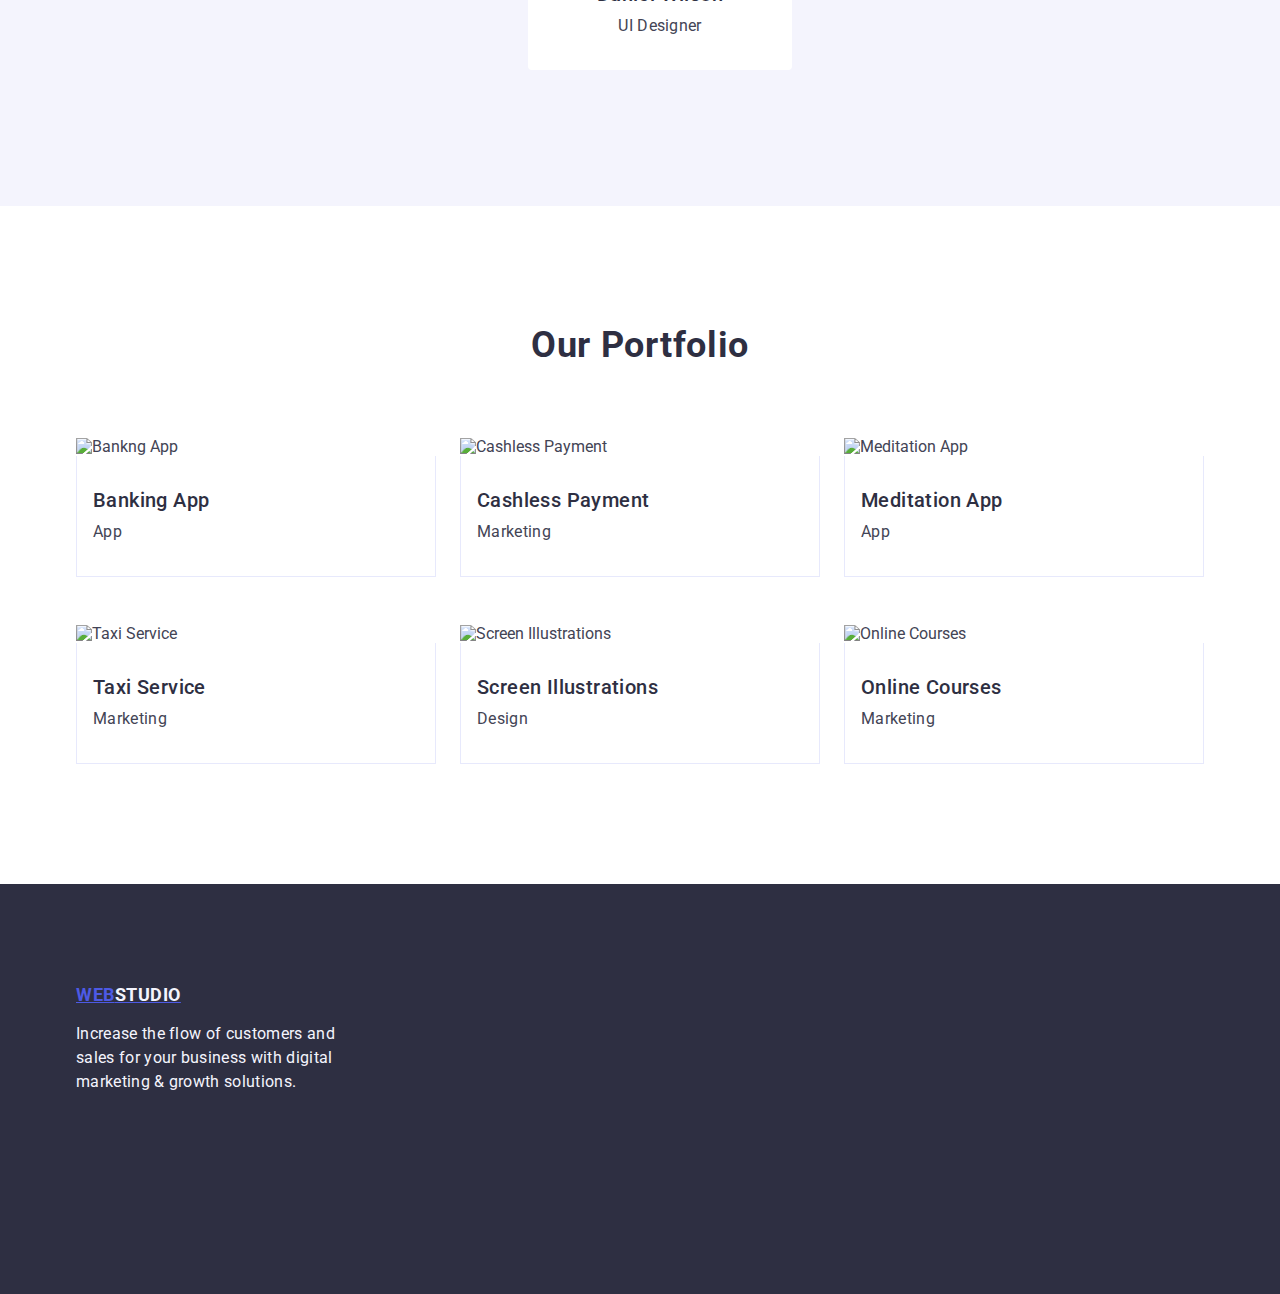
==== commit 504c3aa7: "after the mentor's edits" ====
--- a/index.html
+++ b/index.html
@@ -239,3 +239,4 @@
     </footer>
   </body>
 </html>
+<style>
--- a/css/styles.css
+++ b/css/styles.css
@@ -48,6 +48,7 @@
   margin: 0 auto;
   padding: 0 15px;
   width: 1158px;
+  align-items: center;
 }
 
 .logo-head {
@@ -58,9 +59,9 @@
   text-transform: uppercase;
   color: #4d5ae5;
   font-weight: 700;
-  display: flex;
-  gap: 8px;
+
   margin-right: 76px;
+  text-decoration: none;
 }
 
 .navygator {
@@ -92,15 +93,17 @@
 
 .studio {
   color: #2e2f42;
+  text-decoration: none;
 }
 
 .address-list {
-  padding-top: 7px;
   display: flex;
   gap: 40px;
   font-size: 16px;
   font-style: normal;
   font-weight: 400;
+  margin: 0;
+  padding: 0;
 }
 
 .header-nav {
@@ -111,6 +114,7 @@
   letter-spacing: 0.02em;
   display: flex;
   color: #2e2f42;
+  text-decoration: none;
 }
 
 .header-nav:hover,
@@ -135,6 +139,7 @@
   letter-spacing: 0.02em;
   text-align: left;
   color: #434455;
+  text-decoration: none;
 }
 
 .contact:hover,
@@ -244,7 +249,7 @@
   display: flex;
   gap: 24px;
   justify-content: center;
-  padding-bottom: 120px;
+
   flex-wrap: wrap;
 }
 .team {
@@ -271,8 +276,6 @@
   text-align: center;
 }
 .team-names-text {
-  padding-top: 8px;
-  padding-bottom: 32px;
   background-color: #ffffff;
   color: #434455;
   font-size: 16px;
@@ -317,14 +320,9 @@
   border-top: none;
 }
 .portfolio-prog {
-  padding-top: 32px;
-
-  padding-left: 16px;
   margin-bottom: 8px;
 }
 .portfolio-prog-text {
-  padding-bottom: 32px;
-  padding-left: 16px;
 }
 .portfolio-prog {
   color: #2e2f42;
